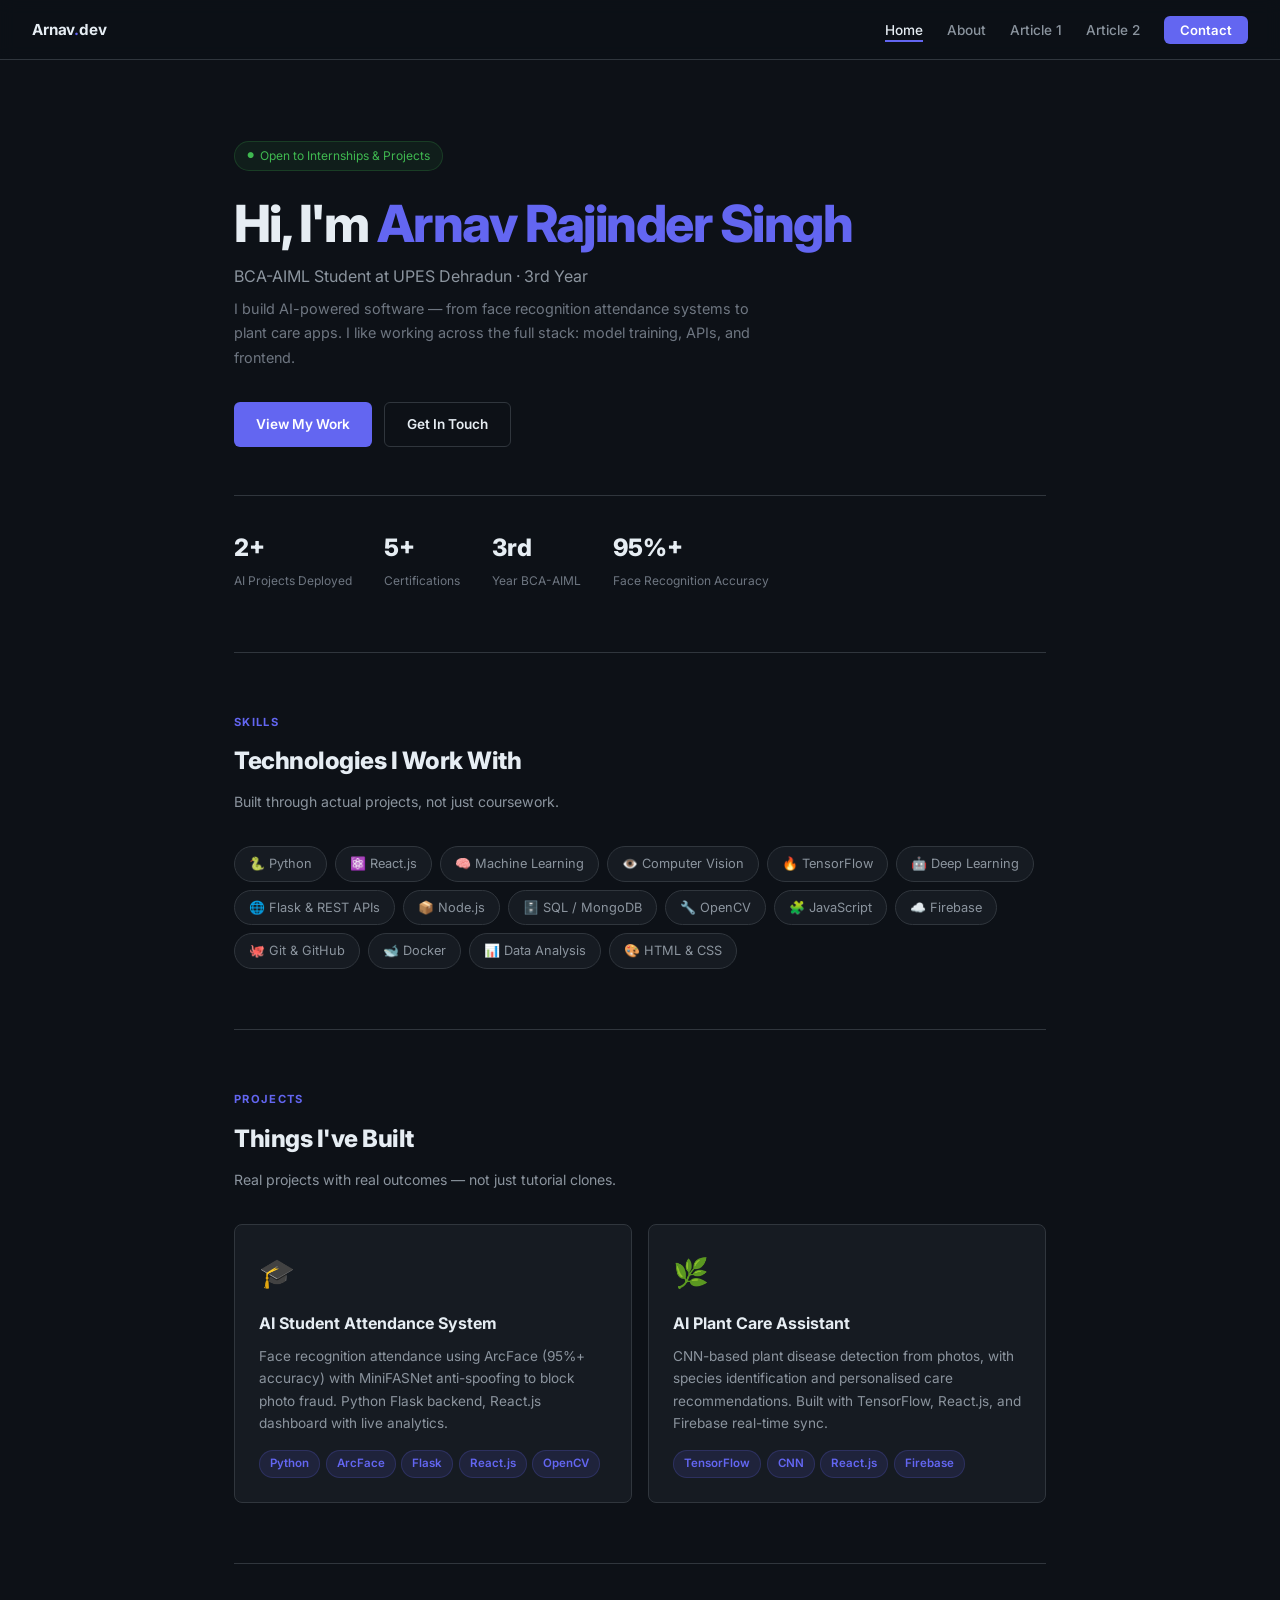
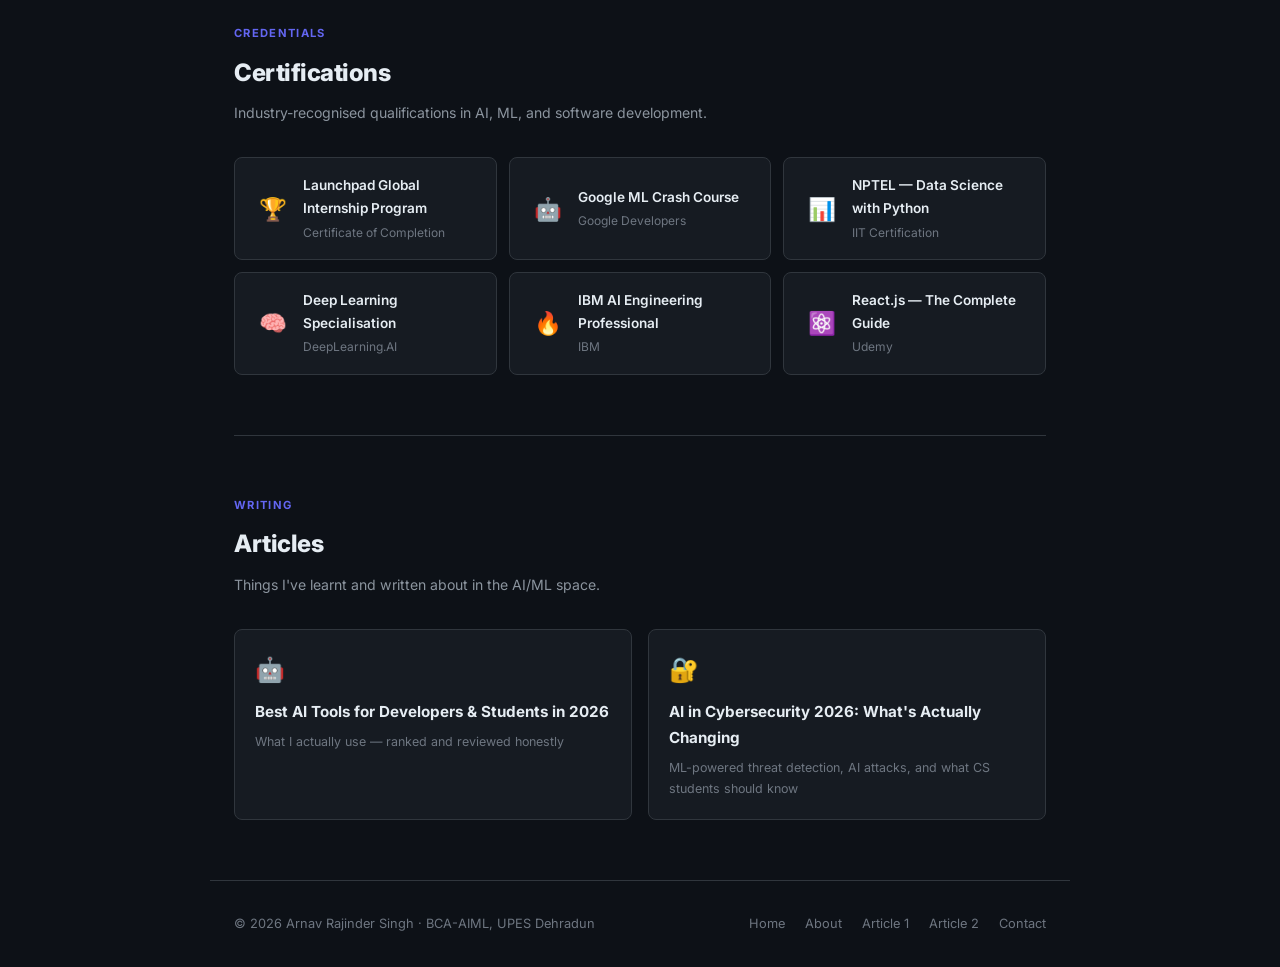
==== index.html @ 1b0526b2 "Add files via upload" ====
<!DOCTYPE html>
<html lang="en">
<head>
<meta charset="UTF-8"/>
<meta name="viewport" content="width=device-width,initial-scale=1.0"/>
<title>Arnav Rajinder Singh | AI/ML Developer & BCA Student at UPES</title>
<meta name="description" content="Arnav Rajinder Singh — BCA-AIML student at UPES Dehradun. I build AI-powered software: face recognition systems, plant care apps, and more. Open to internships."/>
<meta name="keywords" content="Arnav Rajinder Singh, AI ML developer, BCA UPES Dehradun, face recognition, computer vision, machine learning portfolio"/>
<meta property="og:title" content="Arnav Rajinder Singh | AI/ML Developer"/>
<meta property="og:description" content="BCA-AIML student at UPES Dehradun building real-world AI solutions."/>
<meta property="og:type" content="website"/>
<link rel="canonical" href="index.html"/>
<link rel="preconnect" href="https://fonts.googleapis.com"/>
<link rel="preconnect" href="https://fonts.gstatic.com" crossorigin/>
<link href="https://fonts.googleapis.com/css2?family=Inter:wght@400;500;600;700;800&display=swap" rel="stylesheet"/>
<link rel="stylesheet" href="styles.css"/>
<script type="application/ld+json">
{"@context":"https://schema.org","@type":"Person","name":"Arnav Rajinder Singh",
"email":"arnavrajindersingh@gmail.com","telephone":"+918218122176",
"jobTitle":"AI/ML Developer","alumniOf":{"@type":"CollegeOrUniversity","name":"UPES Dehradun"},
"url":"index.html","knowsAbout":["Machine Learning","Computer Vision","Python","React.js","Deep Learning"]}
</script>
</head>
<body>

<nav>
  <a href="index.html" class="nav-logo">Arnav<span>.</span>dev</a>
  <ul class="nav-links">
    <li><a href="index.html" class="active">Home</a></li>
    <li><a href="about.html">About</a></li>
    <li><a href="article-1.html">Article 1</a></li>
    <li><a href="article-2.html">Article 2</a></li>
    <li><a href="contact.html" class="nav-btn">Contact</a></li>
  </ul>
  <button class="hamburger" aria-label="Toggle menu"><span></span><span></span><span></span></button>
</nav>

<main>
  <!-- HERO -->
  <section class="hero">
    <div class="hero-tag">Open to Internships & Projects</div>
    <h1>Hi, I'm <span class="accent">Arnav Rajinder Singh</span></h1>
    <p class="hero-sub">BCA-AIML Student at UPES Dehradun · 3rd Year</p>
    <p class="hero-desc">I build AI-powered software — from face recognition attendance systems to plant care apps. I like working across the full stack: model training, APIs, and frontend.</p>
    <div class="btn-row">
      <a href="about.html" class="btn btn-fill">View My Work</a>
      <a href="contact.html" class="btn btn-outline">Get In Touch</a>
    </div>
    <div class="hero-stats">
      <div><div class="stat-num">2+</div><div class="stat-lbl">AI Projects Deployed</div></div>
      <div><div class="stat-num">5+</div><div class="stat-lbl">Certifications</div></div>
      <div><div class="stat-num">3rd</div><div class="stat-lbl">Year BCA-AIML</div></div>
      <div><div class="stat-num">95%+</div><div class="stat-lbl">Face Recognition Accuracy</div></div>
    </div>
  </section>

  <!-- SKILLS -->
  <section class="section">
    <p class="section-tag">Skills</p>
    <h2 class="section-title">Technologies I Work With</h2>
    <p class="section-sub">Built through actual projects, not just coursework.</p>
    <div class="skills-grid">
      <span class="skill">🐍 Python</span>
      <span class="skill">⚛️ React.js</span>
      <span class="skill">🧠 Machine Learning</span>
      <span class="skill">👁️ Computer Vision</span>
      <span class="skill">🔥 TensorFlow</span>
      <span class="skill">🤖 Deep Learning</span>
      <span class="skill">🌐 Flask & REST APIs</span>
      <span class="skill">📦 Node.js</span>
      <span class="skill">🗄️ SQL / MongoDB</span>
      <span class="skill">🔧 OpenCV</span>
      <span class="skill">🧩 JavaScript</span>
      <span class="skill">☁️ Firebase</span>
      <span class="skill">🐙 Git & GitHub</span>
      <span class="skill">🐋 Docker</span>
      <span class="skill">📊 Data Analysis</span>
      <span class="skill">🎨 HTML & CSS</span>
    </div>
  </section>

  <!-- PROJECTS -->
  <section class="section">
    <p class="section-tag">Projects</p>
    <h2 class="section-title">Things I've Built</h2>
    <p class="section-sub">Real projects with real outcomes — not just tutorial clones.</p>
    <div class="projects">
      <div class="project-card">
        <div class="proj-icon">🎓</div>
        <h3>AI Student Attendance System</h3>
        <p>Face recognition attendance using ArcFace (95%+ accuracy) with MiniFASNet anti-spoofing to block photo fraud. Python Flask backend, React.js dashboard with live analytics.</p>
        <div class="tags">
          <span class="tag">Python</span><span class="tag">ArcFace</span>
          <span class="tag">Flask</span><span class="tag">React.js</span><span class="tag">OpenCV</span>
        </div>
      </div>
      <div class="project-card">
        <div class="proj-icon">🌿</div>
        <h3>AI Plant Care Assistant</h3>
        <p>CNN-based plant disease detection from photos, with species identification and personalised care recommendations. Built with TensorFlow, React.js, and Firebase real-time sync.</p>
        <div class="tags">
          <span class="tag">TensorFlow</span><span class="tag">CNN</span>
          <span class="tag">React.js</span><span class="tag">Firebase</span>
        </div>
      </div>
    </div>
  </section>

  <!-- CERTIFICATIONS -->
  <section class="section">
    <p class="section-tag">Credentials</p>
    <h2 class="section-title">Certifications</h2>
    <p class="section-sub">Industry-recognised qualifications in AI, ML, and software development.</p>
    <div class="certs">
      <div class="cert"><div class="cert-ico">🏆</div><div><h4>Launchpad Global Internship Program</h4><p>Certificate of Completion</p></div></div>
      <div class="cert"><div class="cert-ico">🤖</div><div><h4>Google ML Crash Course</h4><p>Google Developers</p></div></div>
      <div class="cert"><div class="cert-ico">📊</div><div><h4>NPTEL — Data Science with Python</h4><p>IIT Certification</p></div></div>
      <div class="cert"><div class="cert-ico">🧠</div><div><h4>Deep Learning Specialisation</h4><p>DeepLearning.AI</p></div></div>
      <div class="cert"><div class="cert-ico">🔥</div><div><h4>IBM AI Engineering Professional</h4><p>IBM</p></div></div>
      <div class="cert"><div class="cert-ico">⚛️</div><div><h4>React.js — The Complete Guide</h4><p>Udemy</p></div></div>
    </div>
  </section>

  <!-- ARTICLES -->
  <section class="section">
    <p class="section-tag">Writing</p>
    <h2 class="section-title">Articles</h2>
    <p class="section-sub">Things I've learnt and written about in the AI/ML space.</p>
    <div class="articles-grid">
      <a href="article-1.html" class="article-cta">
        <div style="font-size:1.5rem;margin-bottom:.5rem">🤖</div>
        <h3>Best AI Tools for Developers & Students in 2026</h3>
        <p>What I actually use — ranked and reviewed honestly</p>
      </a>
      <a href="article-2.html" class="article-cta">
        <div style="font-size:1.5rem;margin-bottom:.5rem">🔐</div>
        <h3>AI in Cybersecurity 2026: What's Actually Changing</h3>
        <p>ML-powered threat detection, AI attacks, and what CS students should know</p>
      </a>
    </div>
  </section>
</main>

<footer>
  <p>© 2026 Arnav Rajinder Singh · BCA-AIML, UPES Dehradun</p>
  <div class="footer-links">
    <a href="index.html">Home</a><a href="about.html">About</a>
    <a href="article-1.html">Article 1</a><a href="article-2.html">Article 2</a>
    <a href="contact.html">Contact</a>
  </div>
</footer>

<script src="main.js"></script>
</body>
</html>
---- styles.css ----
/* Reset */
*{margin:0;padding:0;box-sizing:border-box}
:root{
  --bg:#0d1117;--surface:#161b22;--s2:#21262d;
  --border:#30363d;--accent:#6366f1;--accent-d:#4f46e5;
  --al:rgba(99,102,241,0.12);--text:#e6edf3;--t2:#8b949e;--t3:#6e7681;
  --green:#3fb950;--font:'Inter',-apple-system,sans-serif;--r:8px;--max:860px;
}
html{scroll-behavior:smooth}
body{font-family:var(--font);background:var(--bg);color:var(--text);line-height:1.7;overflow-x:hidden;font-size:15px}

/* NAV */
nav{
  position:sticky;top:0;z-index:100;height:60px;
  display:flex;align-items:center;justify-content:space-between;
  padding:0 2rem;background:rgba(13,17,23,0.92);
  backdrop-filter:blur(8px);border-bottom:1px solid var(--border);
}
.nav-logo{font-weight:700;font-size:.95rem;color:var(--text);text-decoration:none;letter-spacing:-.01em}
.nav-logo span{color:var(--accent)}
.nav-links{display:flex;gap:1.5rem;list-style:none}
.nav-links a{color:var(--t2);text-decoration:none;font-size:.85rem;font-weight:500;transition:color .2s}
.nav-links a:hover,.nav-links a.active{color:var(--text)}
.nav-links a.active{border-bottom:2px solid var(--accent);padding-bottom:2px}
.nav-btn{
  padding:6px 16px;background:var(--accent);color:#fff!important;
  border-radius:6px;font-size:.82rem!important;font-weight:600!important;
  transition:background .2s!important;border-bottom:none!important;
}
.nav-btn:hover{background:var(--accent-d)!important}
.hamburger{display:none;flex-direction:column;gap:5px;cursor:pointer;background:none;border:none;padding:4px}
.hamburger span{display:block;width:20px;height:2px;background:var(--t2);border-radius:2px;transition:.3s}
main{max-width:var(--max);margin:0 auto;padding:0 1.5rem}

/* HERO */
.hero{padding:80px 0 60px}
.hero-tag{
  display:inline-flex;align-items:center;gap:6px;
  font-size:.75rem;color:var(--green);margin-bottom:1.5rem;
  background:rgba(63,185,80,.08);border:1px solid rgba(63,185,80,.2);
  padding:4px 12px;border-radius:50px;
}
.hero-tag::before{content:'●';font-size:.5rem}
.hero h1{font-size:clamp(2rem,5vw,3.2rem);font-weight:800;letter-spacing:-.03em;line-height:1.1;margin-bottom:.75rem}
.accent{color:var(--accent)}
.hero-sub{font-size:1rem;color:var(--t2);margin-bottom:.4rem}
.hero-desc{font-size:.9rem;color:var(--t3);max-width:520px;margin-bottom:2rem}
.btn-row{display:flex;gap:.75rem;flex-wrap:wrap}
.btn{
  display:inline-flex;align-items:center;gap:6px;padding:10px 22px;
  border-radius:6px;font-size:.85rem;font-weight:600;text-decoration:none;
  transition:all .2s;cursor:pointer;border:none;
}
.btn-fill{background:var(--accent);color:#fff}
.btn-fill:hover{background:var(--accent-d)}
.btn-outline{background:transparent;color:var(--text);border:1px solid var(--border)}
.btn-outline:hover{border-color:var(--t2);background:var(--surface)}
.hero-stats{
  display:flex;gap:2rem;flex-wrap:wrap;
  margin-top:3rem;padding-top:2rem;border-top:1px solid var(--border);
}
.stat-num{font-size:1.5rem;font-weight:800;color:var(--text)}
.stat-lbl{font-size:.75rem;color:var(--t3);margin-top:2px}

/* SECTIONS */
.section{padding:60px 0;border-top:1px solid var(--border)}
.section-tag{font-size:.7rem;font-weight:700;letter-spacing:.12em;text-transform:uppercase;color:var(--accent);margin-bottom:.6rem}
.section-title{font-size:1.5rem;font-weight:800;letter-spacing:-.02em;margin-bottom:.5rem}
.section-sub{font-size:.88rem;color:var(--t2);margin-bottom:2rem}

/* SKILLS */
.skills-grid{display:flex;flex-wrap:wrap;gap:.5rem}
.skill{
  display:flex;align-items:center;gap:6px;
  padding:6px 14px;background:var(--surface);border:1px solid var(--border);
  border-radius:50px;font-size:.8rem;color:var(--t2);
  transition:all .2s;cursor:default;
}
.skill:hover{color:var(--text);border-color:var(--accent);background:var(--al)}

/* PROJECTS */
.projects{display:grid;grid-template-columns:repeat(auto-fit,minmax(300px,1fr));gap:1rem}
.project-card{
  background:var(--surface);border:1px solid var(--border);
  border-radius:var(--r);padding:1.5rem;transition:border-color .2s;
}
.project-card:hover{border-color:var(--accent)}
.proj-icon{font-size:1.8rem;margin-bottom:.75rem}
.project-card h3{font-size:1rem;font-weight:700;margin-bottom:.5rem}
.project-card p{font-size:.85rem;color:var(--t2);line-height:1.65;margin-bottom:1rem}
.tags{display:flex;flex-wrap:wrap;gap:.35rem}
.tag{
  padding:3px 10px;border-radius:50px;font-size:.72rem;font-weight:600;
  background:var(--al);border:1px solid rgba(99,102,241,.2);color:var(--accent);
}

/* CERTS */
.certs{display:grid;grid-template-columns:repeat(auto-fit,minmax(240px,1fr));gap:.75rem}
.cert{
  display:flex;align-items:center;gap:.75rem;
  background:var(--surface);border:1px solid var(--border);
  border-radius:var(--r);padding:1rem 1.25rem;transition:border-color .2s;
}
.cert:hover{border-color:var(--t3)}
.cert-ico{font-size:1.4rem;width:36px;flex-shrink:0;text-align:center}
.cert h4{font-size:.85rem;font-weight:600;margin-bottom:2px}
.cert p{font-size:.75rem;color:var(--t3)}

/* ARTICLES CTA */
.articles-grid{display:grid;grid-template-columns:repeat(auto-fit,minmax(260px,1fr));gap:1rem}
.article-cta{
  background:var(--surface);border:1px solid var(--border);
  border-radius:var(--r);padding:1.25rem;text-decoration:none;
  display:block;transition:border-color .2s;
}
.article-cta:hover{border-color:var(--accent)}
.article-cta h3{font-size:.95rem;font-weight:700;color:var(--text);margin-bottom:.4rem}
.article-cta p{font-size:.78rem;color:var(--t3)}

/* FOOTER */
footer{
  border-top:1px solid var(--border);padding:2rem 1.5rem;
  max-width:var(--max);margin:0 auto;
  display:flex;justify-content:space-between;align-items:center;flex-wrap:wrap;gap:1rem;
}
footer p{font-size:.8rem;color:var(--t3)}
.footer-links{display:flex;gap:1.25rem}
.footer-links a{color:var(--t3);text-decoration:none;font-size:.8rem;transition:color .2s}
.footer-links a:hover{color:var(--text)}

/* ABOUT PAGE */
.page-hero{padding:70px 0 40px;border-bottom:1px solid var(--border);margin-bottom:0}
.page-hero h1{font-size:clamp(1.6rem,4vw,2.4rem);font-weight:800;letter-spacing:-.03em;margin-bottom:.5rem}
.page-hero p{font-size:.95rem;color:var(--t2);max-width:580px}
.two-col{display:grid;grid-template-columns:1fr 1fr;gap:2rem;align-items:start}
.bio-block p{font-size:.9rem;color:var(--t2);line-height:1.8;margin-bottom:1rem}
.bio-block strong{color:var(--text);font-weight:600}
.timeline{padding-left:1.25rem;border-left:2px solid var(--border);margin-top:1rem}
.tl-item{position:relative;padding-bottom:1.5rem;padding-left:1rem}
.tl-item::before{
  content:'';position:absolute;left:-1.44rem;top:.4rem;
  width:10px;height:10px;border-radius:50%;background:var(--accent);
  border:2px solid var(--bg);
}
.tl-year{font-size:.72rem;font-weight:700;color:var(--accent);text-transform:uppercase;letter-spacing:.08em;margin-bottom:.2rem}
.tl-item h3{font-size:.92rem;font-weight:700;margin-bottom:.2rem}
.tl-item p{font-size:.82rem;color:var(--t2);line-height:1.6}
.info-cards{display:grid;grid-template-columns:1fr;gap:.75rem}
.info-card{background:var(--surface);border:1px solid var(--border);border-radius:var(--r);padding:1rem 1.25rem}
.info-card h4{font-size:.82rem;font-weight:700;margin-bottom:.3rem}
.info-card p{font-size:.8rem;color:var(--t2);line-height:1.6}

/* ARTICLE PAGE */
.article-wrap{display:grid;grid-template-columns:1fr 230px;gap:3rem;align-items:start;padding:50px 0}
.art-meta{display:flex;flex-wrap:wrap;gap:.5rem;align-items:center;margin-bottom:1.25rem}
.art-chip{padding:4px 12px;background:var(--al);border:1px solid rgba(99,102,241,.2);color:var(--accent);border-radius:50px;font-size:.72rem;font-weight:600}
.art-info{font-size:.78rem;color:var(--t3)}
.art-title{font-size:clamp(1.5rem,3.5vw,2.2rem);font-weight:800;letter-spacing:-.03em;line-height:1.2;margin-bottom:.75rem}
.art-lead{font-size:1rem;color:var(--t2);line-height:1.75;margin-bottom:2rem;padding-bottom:2rem;border-bottom:1px solid var(--border)}
.art-body h2{font-size:1.2rem;font-weight:800;margin:2.5rem 0 .75rem;letter-spacing:-.02em}
.art-body h3{font-size:1rem;font-weight:700;color:var(--t2);margin:1.75rem 0 .5rem}
.art-body p{font-size:.9rem;color:var(--t2);line-height:1.8;margin-bottom:1rem}
.art-body ul,.art-body ol{font-size:.9rem;color:var(--t2);padding-left:1.4rem;margin-bottom:1rem}
.art-body li{margin-bottom:.4rem;line-height:1.7}
.art-body strong{color:var(--text);font-weight:600}
.art-body a{color:var(--accent);text-decoration:none;border-bottom:1px solid rgba(99,102,241,.3)}
.art-body a:hover{border-color:var(--accent)}
.art-body table{width:100%;border-collapse:collapse;margin:1.25rem 0;font-size:.83rem}
.art-body th{background:var(--s2);color:var(--text);padding:8px 12px;text-align:left;font-weight:600;border-bottom:2px solid var(--border)}
.art-body td{padding:8px 12px;color:var(--t2);border-bottom:1px solid var(--border)}
.art-body tr:hover td{background:var(--surface)}
.callout{background:var(--surface);border-left:3px solid var(--accent);border-radius:0 var(--r) var(--r) 0;padding:1rem 1.25rem;margin:1.5rem 0}
.callout p{margin:0;font-size:.87rem;color:var(--t2)}
.faq-section{margin-top:2.5rem;padding-top:2rem;border-top:1px solid var(--border)}
.faq-item{padding:1rem 0;border-bottom:1px solid var(--border)}
.faq-q{font-weight:700;font-size:.9rem;margin-bottom:.4rem}
.faq-a{font-size:.85rem;color:var(--t2);line-height:1.7}
.sidebar{position:sticky;top:80px}
.toc-label{font-size:.7rem;font-weight:700;letter-spacing:.1em;text-transform:uppercase;color:var(--t3);margin-bottom:.75rem}
.toc{list-style:none}
.toc li{margin-bottom:.4rem}
.toc a{font-size:.82rem;color:var(--t3);text-decoration:none;display:block;padding:2px 0;transition:color .2s}
.toc a:hover{color:var(--text)}
.sidebar-sep{border:none;border-top:1px solid var(--border);margin:1.25rem 0}
.related-link{
  display:block;text-decoration:none;background:var(--surface);
  border:1px solid var(--border);border-radius:var(--r);padding:1rem;
  margin-bottom:.75rem;transition:border-color .2s;
}
.related-link:hover{border-color:var(--accent)}
.related-link h4{font-size:.85rem;font-weight:700;color:var(--text);margin-bottom:.25rem}
.related-link p{font-size:.75rem;color:var(--t3)}

/* CONTACT PAGE */
.contact-grid{display:grid;grid-template-columns:1fr 1fr;gap:3rem;align-items:start}
.form-group{margin-bottom:1rem}
.form-group label{display:block;font-size:.8rem;font-weight:600;color:var(--t2);margin-bottom:.4rem}
.form-group input,.form-group textarea{
  width:100%;background:var(--surface);border:1px solid var(--border);
  border-radius:6px;padding:10px 14px;color:var(--text);
  font-family:var(--font);font-size:.88rem;outline:none;
  transition:border-color .2s;resize:vertical;
}
.form-group input:focus,.form-group textarea:focus{border-color:var(--accent)}
.form-group textarea{min-height:120px}
.contact-item{
  display:flex;align-items:center;gap:.75rem;
  background:var(--surface);border:1px solid var(--border);
  border-radius:var(--r);padding:1rem 1.25rem;margin-bottom:.75rem;transition:border-color .2s;
}
.contact-item:hover{border-color:var(--t3)}
.c-icon{font-size:1.1rem;width:32px;text-align:center;flex-shrink:0}
.contact-item h4{font-size:.82rem;font-weight:600;margin-bottom:1px}
.contact-item a,.contact-item p{font-size:.8rem;color:var(--t3);text-decoration:none}
.contact-item a:hover{color:var(--accent)}
.open-to{background:var(--surface);border:1px solid var(--border);border-radius:var(--r);padding:1.25rem;margin-top:1rem}
.open-to h3{font-size:.85rem;font-weight:700;margin-bottom:.75rem}
.open-item{font-size:.82rem;color:var(--t2);padding:.3rem 0;display:flex;gap:.5rem;align-items:center}
.toast{display:none;background:rgba(63,185,80,.1);border:1px solid rgba(63,185,80,.3);color:var(--green);border-radius:6px;padding:10px 14px;font-size:.82rem;margin-top:.75rem}

/* RESPONSIVE */
@media(max-width:720px){
  nav{padding:0 1rem}
  .nav-links{display:none;flex-direction:column;position:fixed;top:60px;left:0;right:0;background:var(--bg);border-bottom:1px solid var(--border);padding:1rem}
  .nav-links.open{display:flex}
  .hamburger{display:flex}
  main{padding:0 1rem}
  .two-col,.contact-grid{grid-template-columns:1fr}
  .article-wrap{grid-template-columns:1fr}
  .sidebar{display:none}
  .hero{padding:50px 0 40px}
  .hero-stats{gap:1.25rem}
  .projects{grid-template-columns:1fr}
}
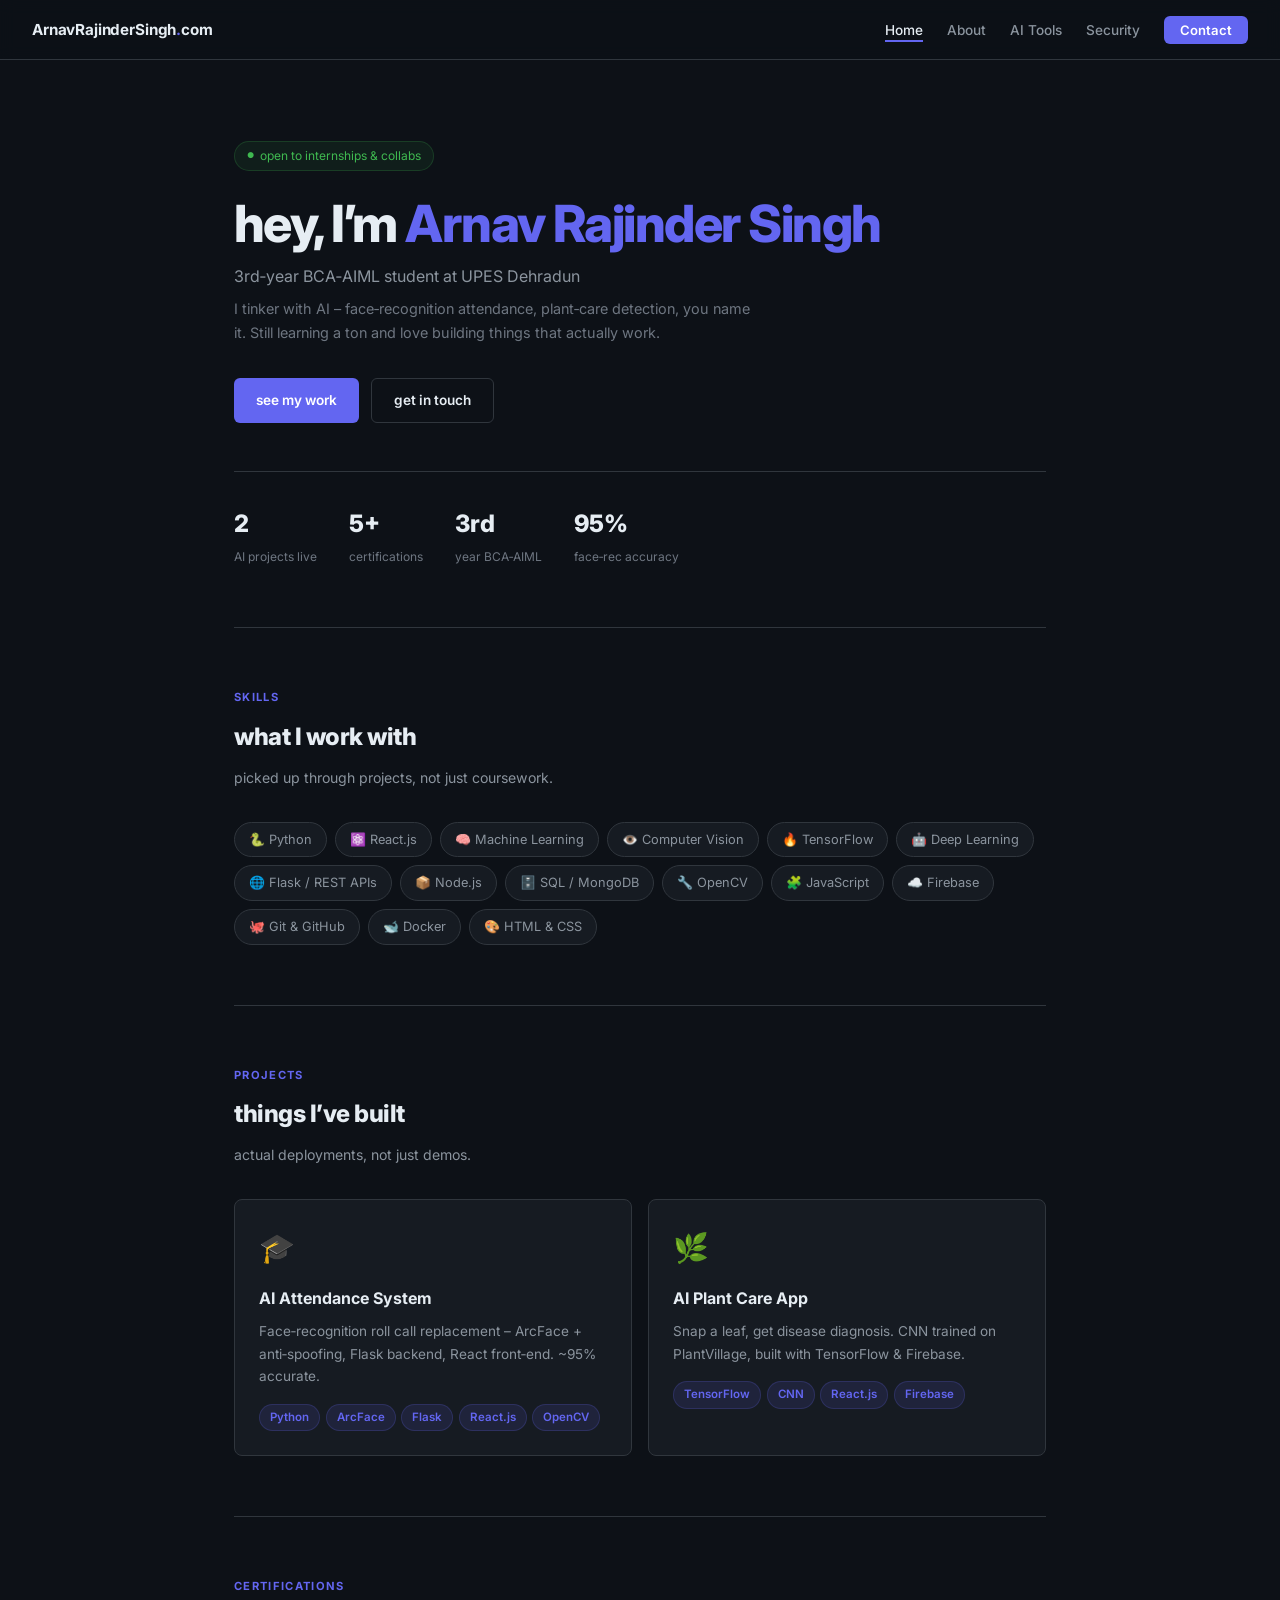
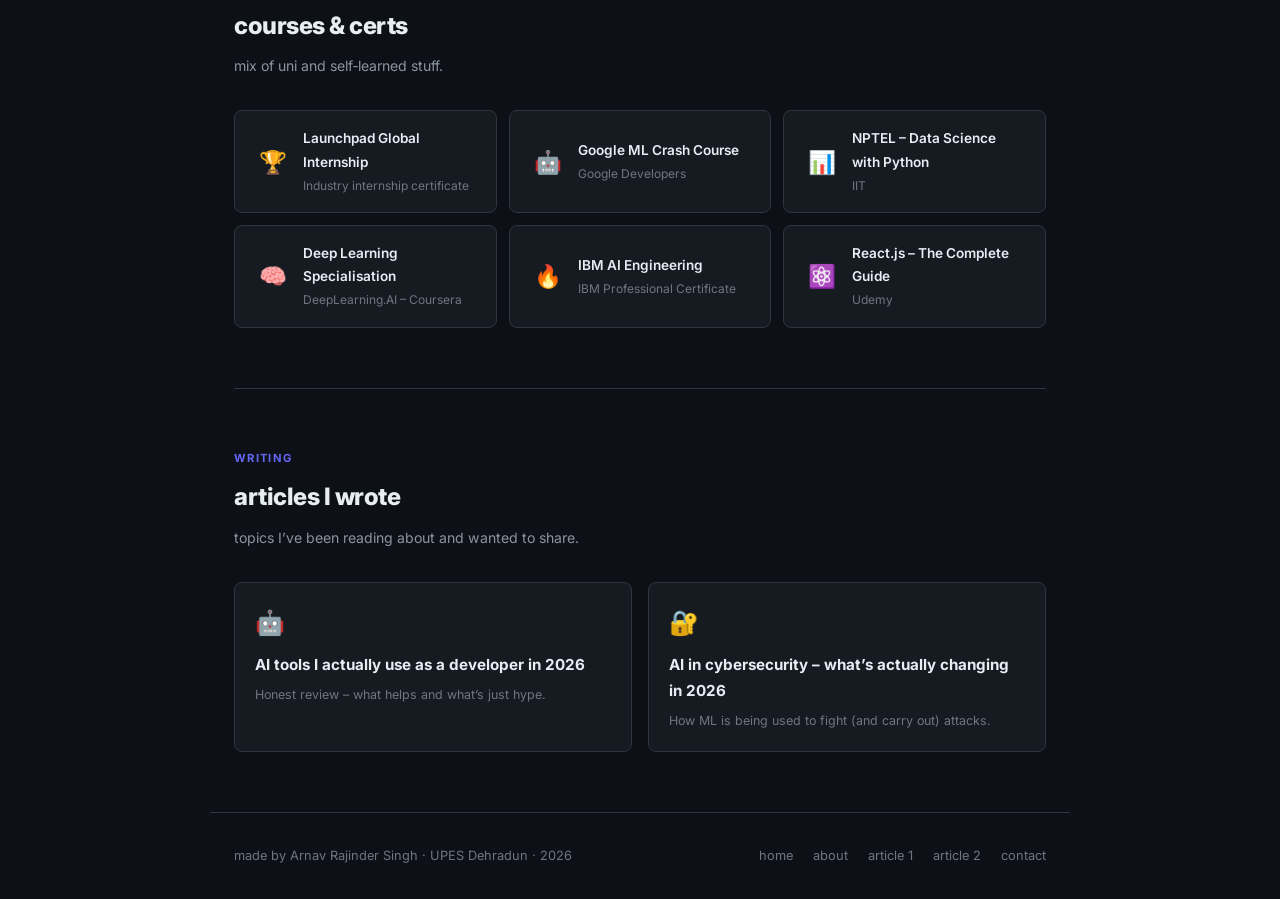
==== commit ef3f0e00: "Add files via upload" ====
--- a/index.html
+++ b/index.html
@@ -3,62 +3,45 @@
 <head>
 <meta charset="UTF-8"/>
 <meta name="viewport" content="width=device-width,initial-scale=1.0"/>
-<title>Arnav Rajinder Singh | AI/ML Developer & BCA Student at UPES</title>
-<meta name="description" content="Arnav Rajinder Singh — BCA-AIML student at UPES Dehradun. I build AI-powered software: face recognition systems, plant care apps, and more. Open to internships."/>
-<meta name="keywords" content="Arnav Rajinder Singh, AI ML developer, BCA UPES Dehradun, face recognition, computer vision, machine learning portfolio"/>
-<meta property="og:title" content="Arnav Rajinder Singh | AI/ML Developer"/>
-<meta property="og:description" content="BCA-AIML student at UPES Dehradun building real-world AI solutions."/>
-<meta property="og:type" content="website"/>
-<link rel="canonical" href="index.html"/>
+<title>Arnav Rajinder Singh | Student Portfolio</title>
+<meta name="description" content="Hey! I’m Arnav, a 3rd‑year BCA‑AIML student at UPES Dehradun. I build AI stuff like face‑recognition attendance and a plant‑care app. Open to internships and collaborations."/>
 <link rel="preconnect" href="https://fonts.googleapis.com"/>
-<link rel="preconnect" href="https://fonts.gstatic.com" crossorigin/>
 <link href="https://fonts.googleapis.com/css2?family=Inter:wght@400;500;600;700;800&display=swap" rel="stylesheet"/>
 <link rel="stylesheet" href="styles.css"/>
-<script type="application/ld+json">
-{"@context":"https://schema.org","@type":"Person","name":"Arnav Rajinder Singh",
-"email":"arnavrajindersingh@gmail.com","telephone":"+918218122176",
-"jobTitle":"AI/ML Developer","alumniOf":{"@type":"CollegeOrUniversity","name":"UPES Dehradun"},
-"url":"index.html","knowsAbout":["Machine Learning","Computer Vision","Python","React.js","Deep Learning"]}
-</script>
 </head>
 <body>
-
 <nav>
-  <a href="index.html" class="nav-logo">Arnav<span>.</span>dev</a>
+  <a href="index.html" class="nav-logo">ArnavRajinderSingh<span>.</span>com</a>
   <ul class="nav-links">
     <li><a href="index.html" class="active">Home</a></li>
     <li><a href="about.html">About</a></li>
-    <li><a href="article-1.html">Article 1</a></li>
-    <li><a href="article-2.html">Article 2</a></li>
+    <li><a href="article-1.html">AI Tools</a></li>
+    <li><a href="article-2.html">Security</a></li>
     <li><a href="contact.html" class="nav-btn">Contact</a></li>
   </ul>
   <button class="hamburger" aria-label="Toggle menu"><span></span><span></span><span></span></button>
 </nav>
-
 <main>
-  <!-- HERO -->
   <section class="hero">
-    <div class="hero-tag">Open to Internships & Projects</div>
-    <h1>Hi, I'm <span class="accent">Arnav Rajinder Singh</span></h1>
-    <p class="hero-sub">BCA-AIML Student at UPES Dehradun · 3rd Year</p>
-    <p class="hero-desc">I build AI-powered software — from face recognition attendance systems to plant care apps. I like working across the full stack: model training, APIs, and frontend.</p>
+    <div class="hero-tag">open to internships &amp; collabs</div>
+    <h1>hey, I’m <span class="accent">Arnav Rajinder Singh</span></h1>
+    <p class="hero-sub">3rd‑year BCA‑AIML student at UPES Dehradun</p>
+    <p class="hero-desc">I tinker with AI – face‑recognition attendance, plant‑care detection, you name it. Still learning a ton and love building things that actually work.</p>
     <div class="btn-row">
-      <a href="about.html" class="btn btn-fill">View My Work</a>
-      <a href="contact.html" class="btn btn-outline">Get In Touch</a>
+      <a href="about.html" class="btn btn-fill">see my work</a>
+      <a href="contact.html" class="btn btn-outline">get in touch</a>
     </div>
     <div class="hero-stats">
-      <div><div class="stat-num">2+</div><div class="stat-lbl">AI Projects Deployed</div></div>
-      <div><div class="stat-num">5+</div><div class="stat-lbl">Certifications</div></div>
-      <div><div class="stat-num">3rd</div><div class="stat-lbl">Year BCA-AIML</div></div>
-      <div><div class="stat-num">95%+</div><div class="stat-lbl">Face Recognition Accuracy</div></div>
+      <div><div class="stat-num">2</div><div class="stat-lbl">AI projects live</div></div>
+      <div><div class="stat-num">5+</div><div class="stat-lbl">certifications</div></div>
+      <div><div class="stat-num">3rd</div><div class="stat-lbl">year BCA‑AIML</div></div>
+      <div><div class="stat-num">95%</div><div class="stat-lbl">face‑rec accuracy</div></div>
     </div>
   </section>
-
-  <!-- SKILLS -->
   <section class="section">
-    <p class="section-tag">Skills</p>
-    <h2 class="section-title">Technologies I Work With</h2>
-    <p class="section-sub">Built through actual projects, not just coursework.</p>
+    <p class="section-tag">skills</p>
+    <h2 class="section-title">what I work with</h2>
+    <p class="section-sub">picked up through projects, not just coursework.</p>
     <div class="skills-grid">
       <span class="skill">🐍 Python</span>
       <span class="skill">⚛️ React.js</span>
@@ -66,7 +49,7 @@
       <span class="skill">👁️ Computer Vision</span>
       <span class="skill">🔥 TensorFlow</span>
       <span class="skill">🤖 Deep Learning</span>
-      <span class="skill">🌐 Flask & REST APIs</span>
+      <span class="skill">🌐 Flask / REST APIs</span>
       <span class="skill">📦 Node.js</span>
       <span class="skill">🗄️ SQL / MongoDB</span>
       <span class="skill">🔧 OpenCV</span>
@@ -74,82 +57,65 @@
       <span class="skill">☁️ Firebase</span>
       <span class="skill">🐙 Git & GitHub</span>
       <span class="skill">🐋 Docker</span>
-      <span class="skill">📊 Data Analysis</span>
       <span class="skill">🎨 HTML & CSS</span>
     </div>
   </section>
-
-  <!-- PROJECTS -->
   <section class="section">
-    <p class="section-tag">Projects</p>
-    <h2 class="section-title">Things I've Built</h2>
-    <p class="section-sub">Real projects with real outcomes — not just tutorial clones.</p>
+    <p class="section-tag">projects</p>
+    <h2 class="section-title">things I’ve built</h2>
+    <p class="section-sub">actual deployments, not just demos.</p>
     <div class="projects">
       <div class="project-card">
         <div class="proj-icon">🎓</div>
-        <h3>AI Student Attendance System</h3>
-        <p>Face recognition attendance using ArcFace (95%+ accuracy) with MiniFASNet anti-spoofing to block photo fraud. Python Flask backend, React.js dashboard with live analytics.</p>
-        <div class="tags">
-          <span class="tag">Python</span><span class="tag">ArcFace</span>
-          <span class="tag">Flask</span><span class="tag">React.js</span><span class="tag">OpenCV</span>
-        </div>
+        <h3>AI Attendance System</h3>
+        <p>Face‑recognition roll call replacement – ArcFace + anti‑spoofing, Flask backend, React front‑end. ~95% accurate.</p>
+        <div class="tags"><span class="tag">Python</span><span class="tag">ArcFace</span><span class="tag">Flask</span><span class="tag">React.js</span><span class="tag">OpenCV</span></div>
       </div>
       <div class="project-card">
         <div class="proj-icon">🌿</div>
-        <h3>AI Plant Care Assistant</h3>
-        <p>CNN-based plant disease detection from photos, with species identification and personalised care recommendations. Built with TensorFlow, React.js, and Firebase real-time sync.</p>
-        <div class="tags">
-          <span class="tag">TensorFlow</span><span class="tag">CNN</span>
-          <span class="tag">React.js</span><span class="tag">Firebase</span>
-        </div>
+        <h3>AI Plant Care App</h3>
+        <p>Snap a leaf, get disease diagnosis. CNN trained on PlantVillage, built with TensorFlow & Firebase.</p>
+        <div class="tags"><span class="tag">TensorFlow</span><span class="tag">CNN</span><span class="tag">React.js</span><span class="tag">Firebase</span></div>
       </div>
     </div>
   </section>
-
-  <!-- CERTIFICATIONS -->
   <section class="section">
-    <p class="section-tag">Credentials</p>
-    <h2 class="section-title">Certifications</h2>
-    <p class="section-sub">Industry-recognised qualifications in AI, ML, and software development.</p>
+    <p class="section-tag">certifications</p>
+    <h2 class="section-title">courses & certs</h2>
+    <p class="section-sub">mix of uni and self‑learned stuff.</p>
     <div class="certs">
-      <div class="cert"><div class="cert-ico">🏆</div><div><h4>Launchpad Global Internship Program</h4><p>Certificate of Completion</p></div></div>
+      <div class="cert"><div class="cert-ico">🏆</div><div><h4>Launchpad Global Internship</h4><p>Industry internship certificate</p></div></div>
       <div class="cert"><div class="cert-ico">🤖</div><div><h4>Google ML Crash Course</h4><p>Google Developers</p></div></div>
-      <div class="cert"><div class="cert-ico">📊</div><div><h4>NPTEL — Data Science with Python</h4><p>IIT Certification</p></div></div>
-      <div class="cert"><div class="cert-ico">🧠</div><div><h4>Deep Learning Specialisation</h4><p>DeepLearning.AI</p></div></div>
-      <div class="cert"><div class="cert-ico">🔥</div><div><h4>IBM AI Engineering Professional</h4><p>IBM</p></div></div>
-      <div class="cert"><div class="cert-ico">⚛️</div><div><h4>React.js — The Complete Guide</h4><p>Udemy</p></div></div>
+      <div class="cert"><div class="cert-ico">📊</div><div><h4>NPTEL – Data Science with Python</h4><p>IIT</p></div></div>
+      <div class="cert"><div class="cert-ico">🧠</div><div><h4>Deep Learning Specialisation</h4><p>DeepLearning.AI – Coursera</p></div></div>
+      <div class="cert"><div class="cert-ico">🔥</div><div><h4>IBM AI Engineering</h4><p>IBM Professional Certificate</p></div></div>
+      <div class="cert"><div class="cert-ico">⚛️</div><div><h4>React.js – The Complete Guide</h4><p>Udemy</p></div></div>
     </div>
   </section>
-
-  <!-- ARTICLES -->
   <section class="section">
-    <p class="section-tag">Writing</p>
-    <h2 class="section-title">Articles</h2>
-    <p class="section-sub">Things I've learnt and written about in the AI/ML space.</p>
+    <p class="section-tag">writing</p>
+    <h2 class="section-title">articles I wrote</h2>
+    <p class="section-sub">topics I’ve been reading about and wanted to share.</p>
     <div class="articles-grid">
       <a href="article-1.html" class="article-cta">
         <div style="font-size:1.5rem;margin-bottom:.5rem">🤖</div>
-        <h3>Best AI Tools for Developers & Students in 2026</h3>
-        <p>What I actually use — ranked and reviewed honestly</p>
+        <h3>AI tools I actually use as a developer in 2026</h3>
+        <p>Honest review – what helps and what’s just hype.</p>
       </a>
       <a href="article-2.html" class="article-cta">
         <div style="font-size:1.5rem;margin-bottom:.5rem">🔐</div>
-        <h3>AI in Cybersecurity 2026: What's Actually Changing</h3>
-        <p>ML-powered threat detection, AI attacks, and what CS students should know</p>
+        <h3>AI in cybersecurity – what’s actually changing in 2026</h3>
+        <p>How ML is being used to fight (and carry out) attacks.</p>
       </a>
     </div>
   </section>
 </main>
-
 <footer>
-  <p>© 2026 Arnav Rajinder Singh · BCA-AIML, UPES Dehradun</p>
+  <p>made by Arnav Rajinder Singh · UPES Dehradun · 2026</p>
   <div class="footer-links">
-    <a href="index.html">Home</a><a href="about.html">About</a>
-    <a href="article-1.html">Article 1</a><a href="article-2.html">Article 2</a>
-    <a href="contact.html">Contact</a>
+    <a href="index.html">home</a><a href="about.html">about</a><a href="article-1.html">article 1</a><a href="article-2.html">article 2</a><a href="contact.html">contact</a>
   </div>
 </footer>
-
 <script src="main.js"></script>
 </body>
 </html>
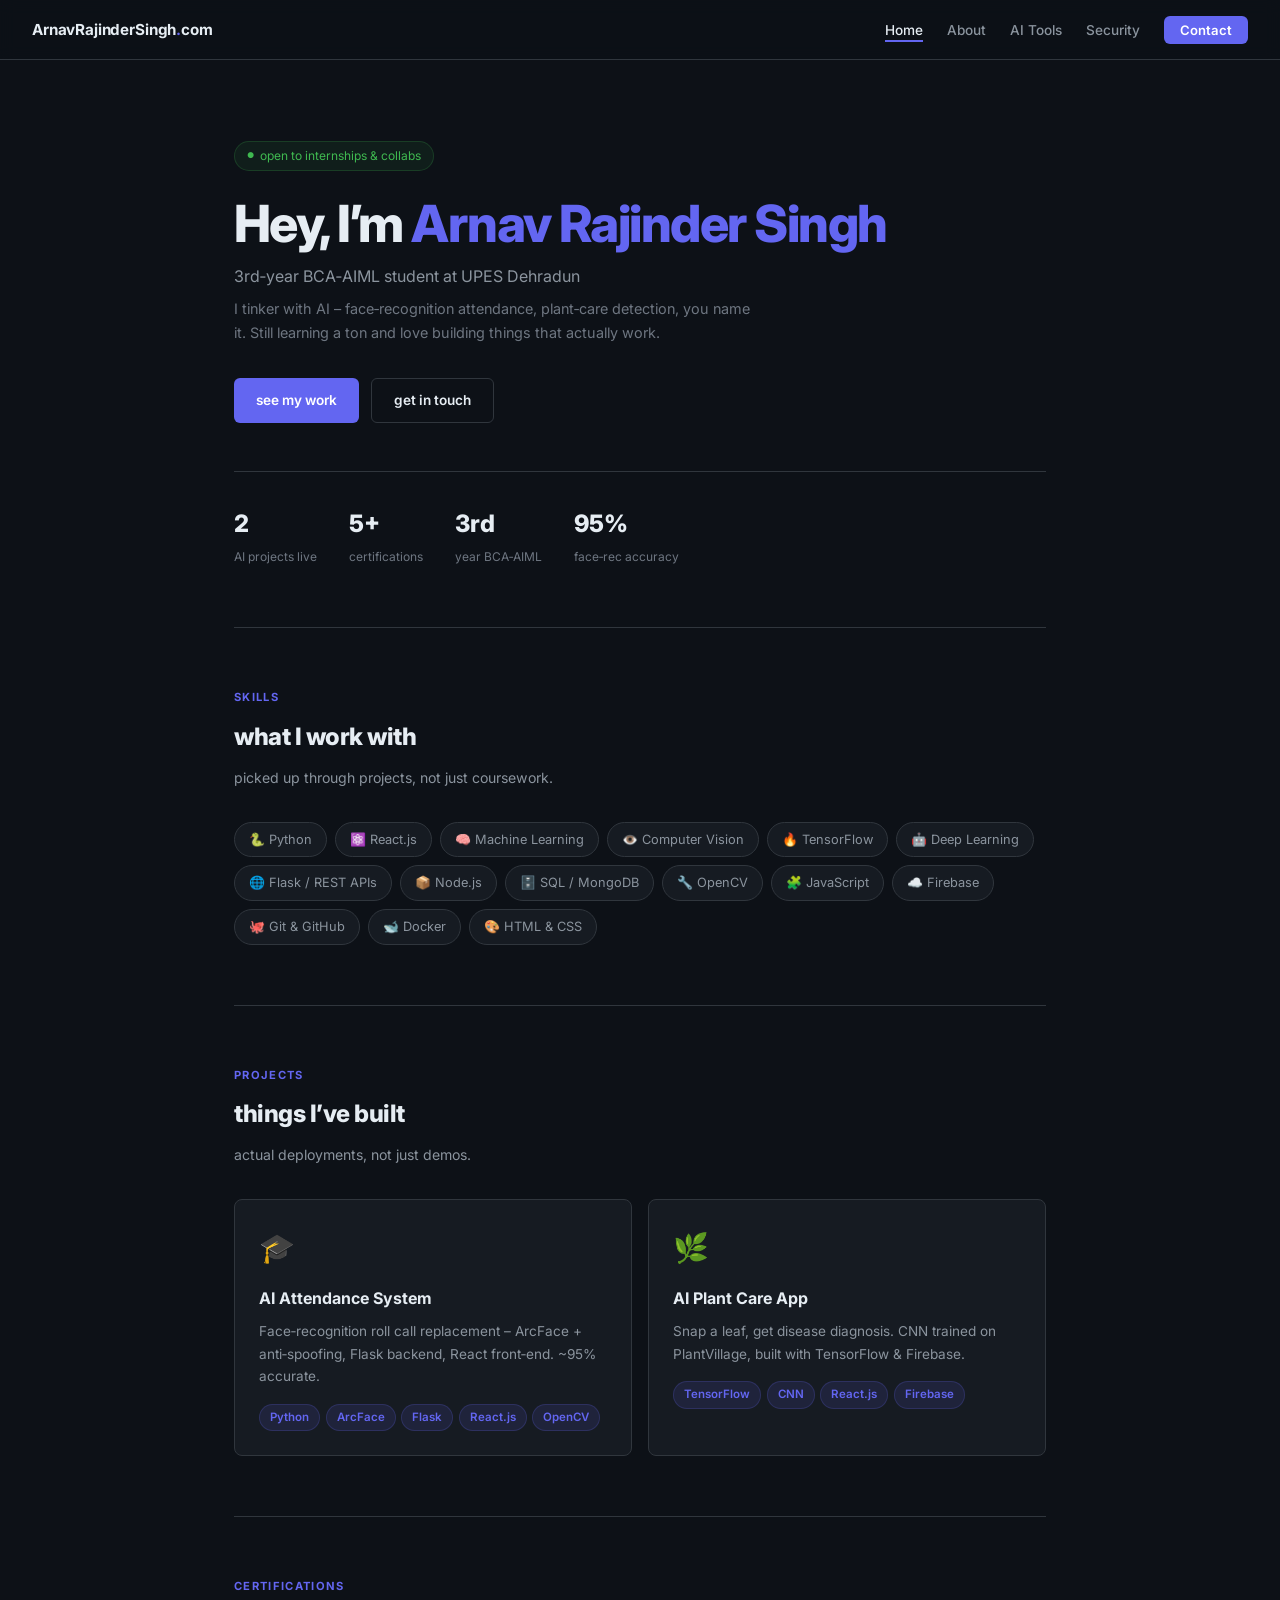
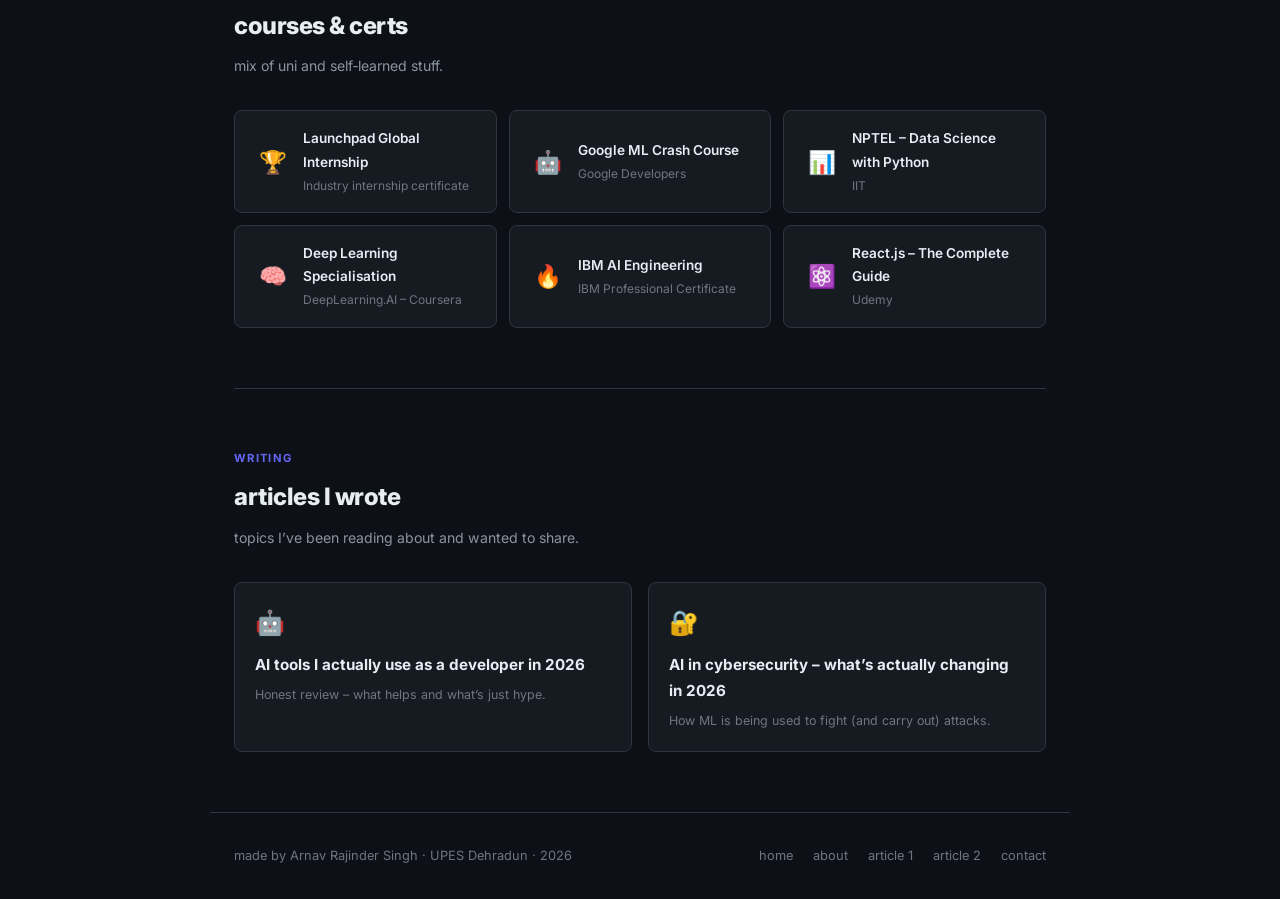
==== commit 0ae3b6a0: "Add files via upload" ====
--- a/index.html
+++ b/index.html
@@ -24,7 +24,7 @@
 <main>
   <section class="hero">
     <div class="hero-tag">open to internships &amp; collabs</div>
-    <h1>hey, I’m <span class="accent">Arnav Rajinder Singh</span></h1>
+    <h1>Hey, I’m <span class="accent">Arnav Rajinder Singh</span></h1>
     <p class="hero-sub">3rd‑year BCA‑AIML student at UPES Dehradun</p>
     <p class="hero-desc">I tinker with AI – face‑recognition attendance, plant‑care detection, you name it. Still learning a ton and love building things that actually work.</p>
     <div class="btn-row">
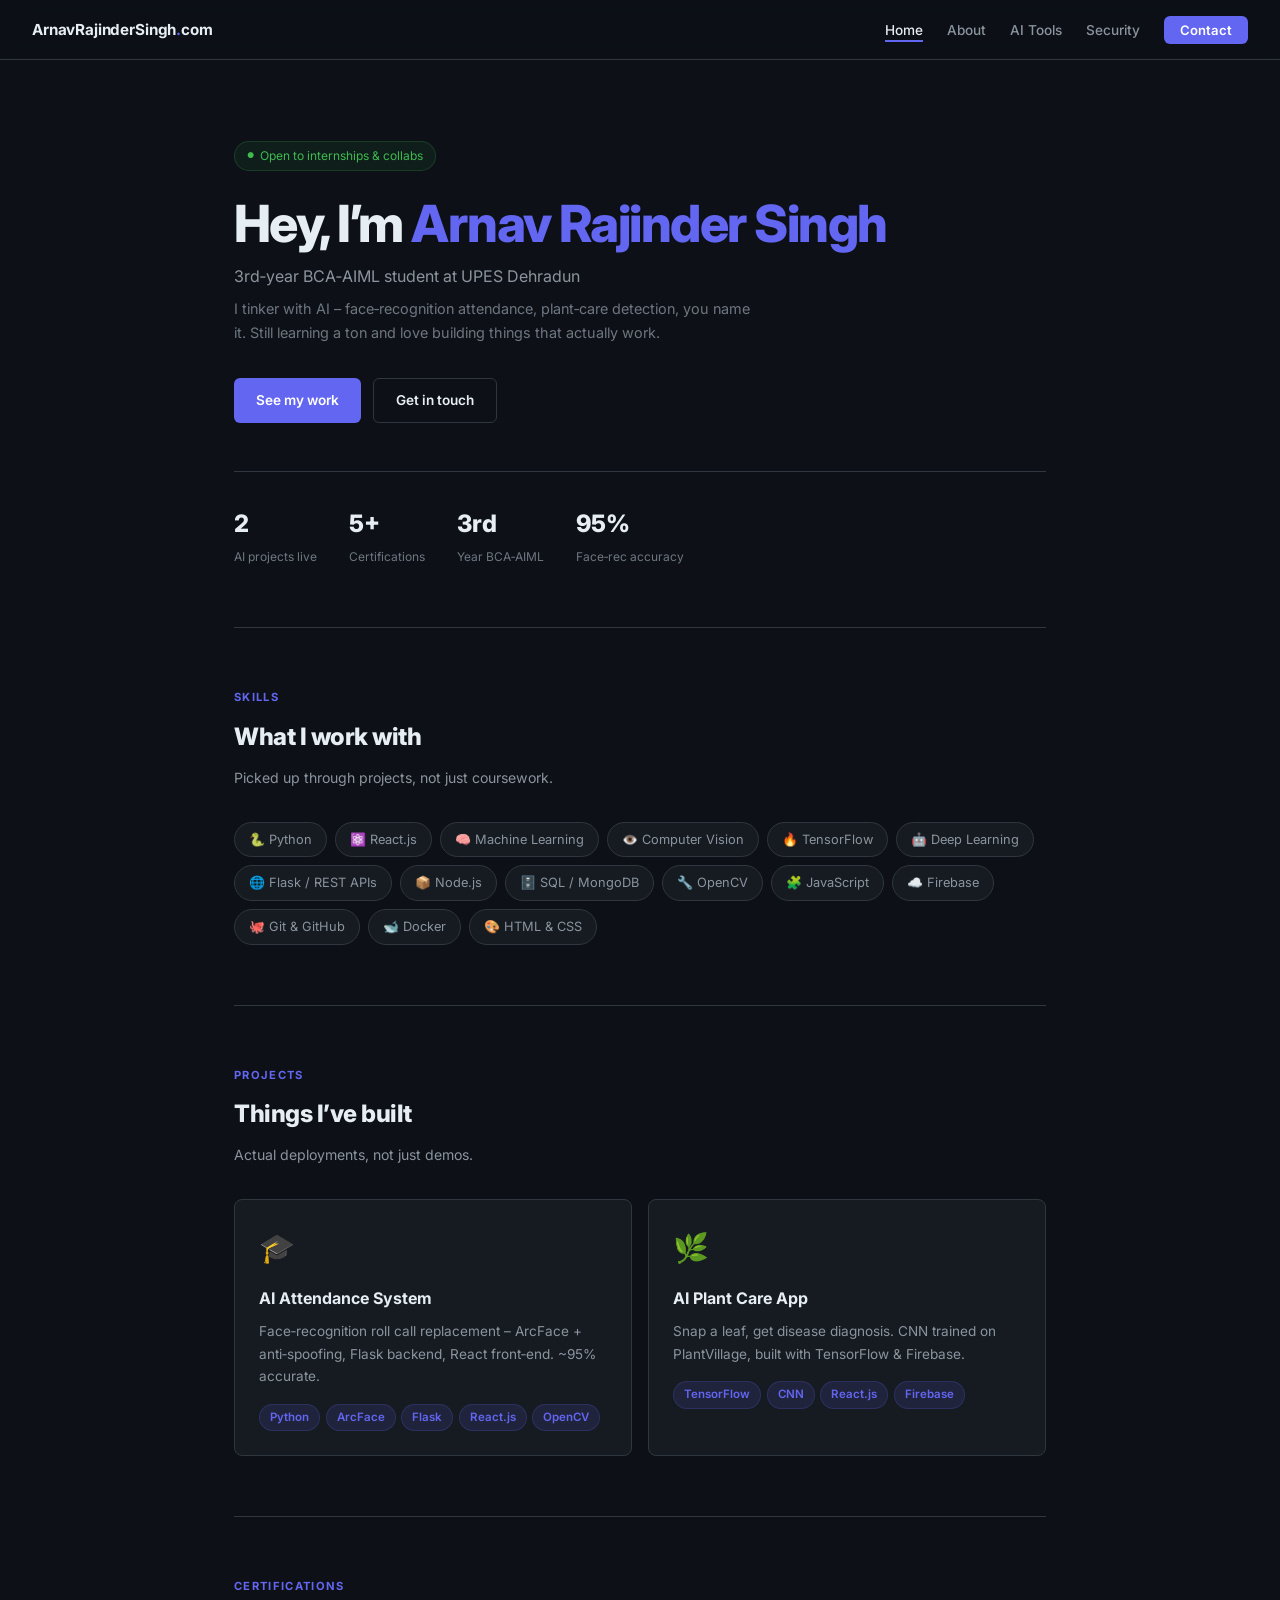
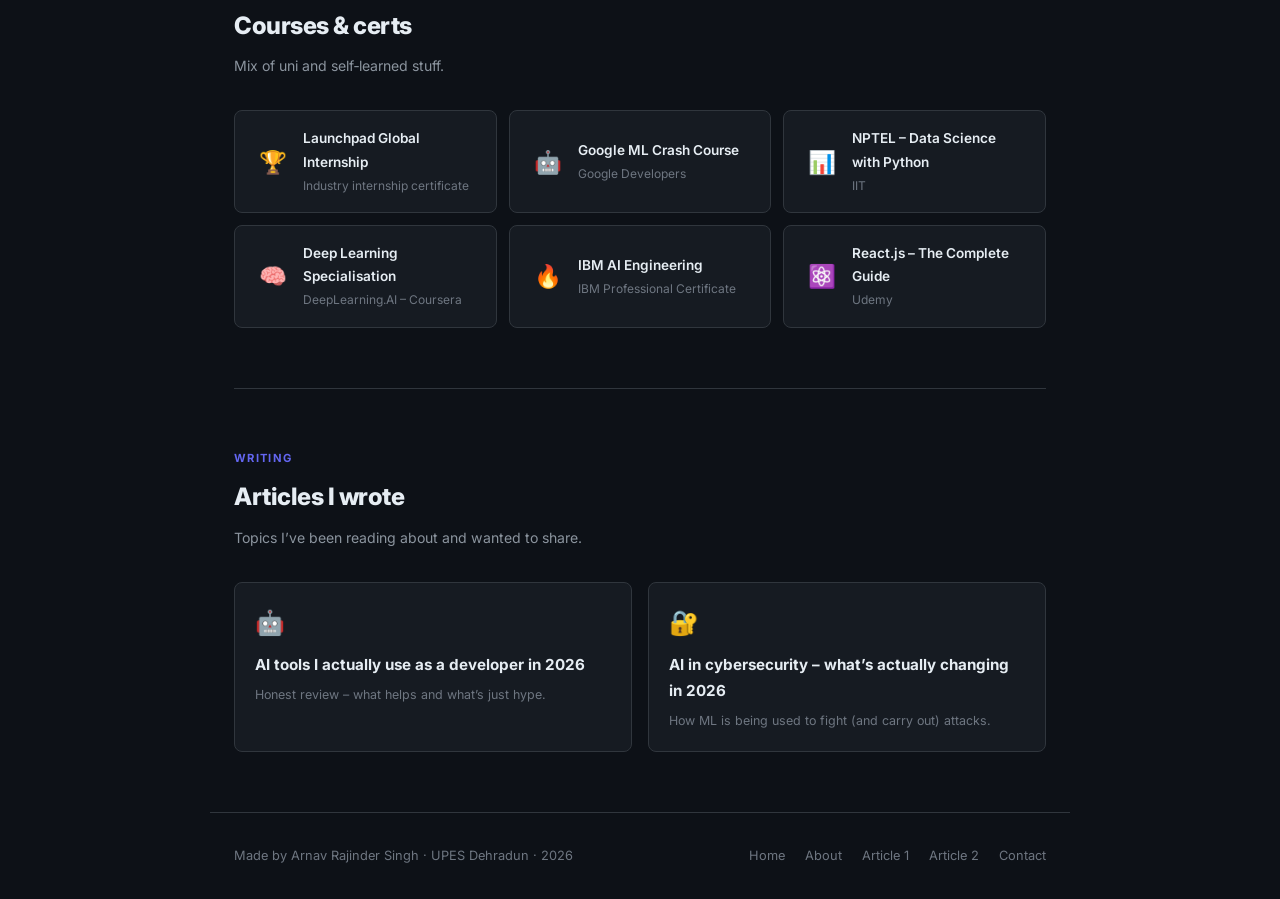
==== commit e5a9f457: "Add files via upload" ====
--- a/index.html
+++ b/index.html
@@ -23,25 +23,25 @@
 </nav>
 <main>
   <section class="hero">
-    <div class="hero-tag">open to internships &amp; collabs</div>
+    <div class="hero-tag">Open to internships &amp; collabs</div>
     <h1>Hey, I’m <span class="accent">Arnav Rajinder Singh</span></h1>
     <p class="hero-sub">3rd‑year BCA‑AIML student at UPES Dehradun</p>
     <p class="hero-desc">I tinker with AI – face‑recognition attendance, plant‑care detection, you name it. Still learning a ton and love building things that actually work.</p>
     <div class="btn-row">
-      <a href="about.html" class="btn btn-fill">see my work</a>
-      <a href="contact.html" class="btn btn-outline">get in touch</a>
+      <a href="about.html" class="btn btn-fill">See my work</a>
+      <a href="contact.html" class="btn btn-outline">Get in touch</a>
     </div>
     <div class="hero-stats">
       <div><div class="stat-num">2</div><div class="stat-lbl">AI projects live</div></div>
-      <div><div class="stat-num">5+</div><div class="stat-lbl">certifications</div></div>
-      <div><div class="stat-num">3rd</div><div class="stat-lbl">year BCA‑AIML</div></div>
-      <div><div class="stat-num">95%</div><div class="stat-lbl">face‑rec accuracy</div></div>
+      <div><div class="stat-num">5+</div><div class="stat-lbl">Certifications</div></div>
+      <div><div class="stat-num">3rd</div><div class="stat-lbl">Year BCA‑AIML</div></div>
+      <div><div class="stat-num">95%</div><div class="stat-lbl">Face‑rec accuracy</div></div>
     </div>
   </section>
   <section class="section">
-    <p class="section-tag">skills</p>
-    <h2 class="section-title">what I work with</h2>
-    <p class="section-sub">picked up through projects, not just coursework.</p>
+    <p class="section-tag">Skills</p>
+    <h2 class="section-title">What I work with</h2>
+    <p class="section-sub">Picked up through projects, not just coursework.</p>
     <div class="skills-grid">
       <span class="skill">🐍 Python</span>
       <span class="skill">⚛️ React.js</span>
@@ -61,9 +61,9 @@
     </div>
   </section>
   <section class="section">
-    <p class="section-tag">projects</p>
-    <h2 class="section-title">things I’ve built</h2>
-    <p class="section-sub">actual deployments, not just demos.</p>
+    <p class="section-tag">Projects</p>
+    <h2 class="section-title">Things I’ve built</h2>
+    <p class="section-sub">Actual deployments, not just demos.</p>
     <div class="projects">
       <div class="project-card">
         <div class="proj-icon">🎓</div>
@@ -80,9 +80,9 @@
     </div>
   </section>
   <section class="section">
-    <p class="section-tag">certifications</p>
-    <h2 class="section-title">courses & certs</h2>
-    <p class="section-sub">mix of uni and self‑learned stuff.</p>
+    <p class="section-tag">Certifications</p>
+    <h2 class="section-title">Courses & certs</h2>
+    <p class="section-sub">Mix of uni and self‑learned stuff.</p>
     <div class="certs">
       <div class="cert"><div class="cert-ico">🏆</div><div><h4>Launchpad Global Internship</h4><p>Industry internship certificate</p></div></div>
       <div class="cert"><div class="cert-ico">🤖</div><div><h4>Google ML Crash Course</h4><p>Google Developers</p></div></div>
@@ -93,9 +93,9 @@
     </div>
   </section>
   <section class="section">
-    <p class="section-tag">writing</p>
-    <h2 class="section-title">articles I wrote</h2>
-    <p class="section-sub">topics I’ve been reading about and wanted to share.</p>
+    <p class="section-tag">Writing</p>
+    <h2 class="section-title">Articles I wrote</h2>
+    <p class="section-sub">Topics I’ve been reading about and wanted to share.</p>
     <div class="articles-grid">
       <a href="article-1.html" class="article-cta">
         <div style="font-size:1.5rem;margin-bottom:.5rem">🤖</div>
@@ -111,9 +111,9 @@
   </section>
 </main>
 <footer>
-  <p>made by Arnav Rajinder Singh · UPES Dehradun · 2026</p>
+  <p>Made by Arnav Rajinder Singh · UPES Dehradun · 2026</p>
   <div class="footer-links">
-    <a href="index.html">home</a><a href="about.html">about</a><a href="article-1.html">article 1</a><a href="article-2.html">article 2</a><a href="contact.html">contact</a>
+    <a href="index.html">Home</a><a href="about.html">About</a><a href="article-1.html">Article 1</a><a href="article-2.html">Article 2</a><a href="contact.html">Contact</a>
   </div>
 </footer>
 <script src="main.js"></script>
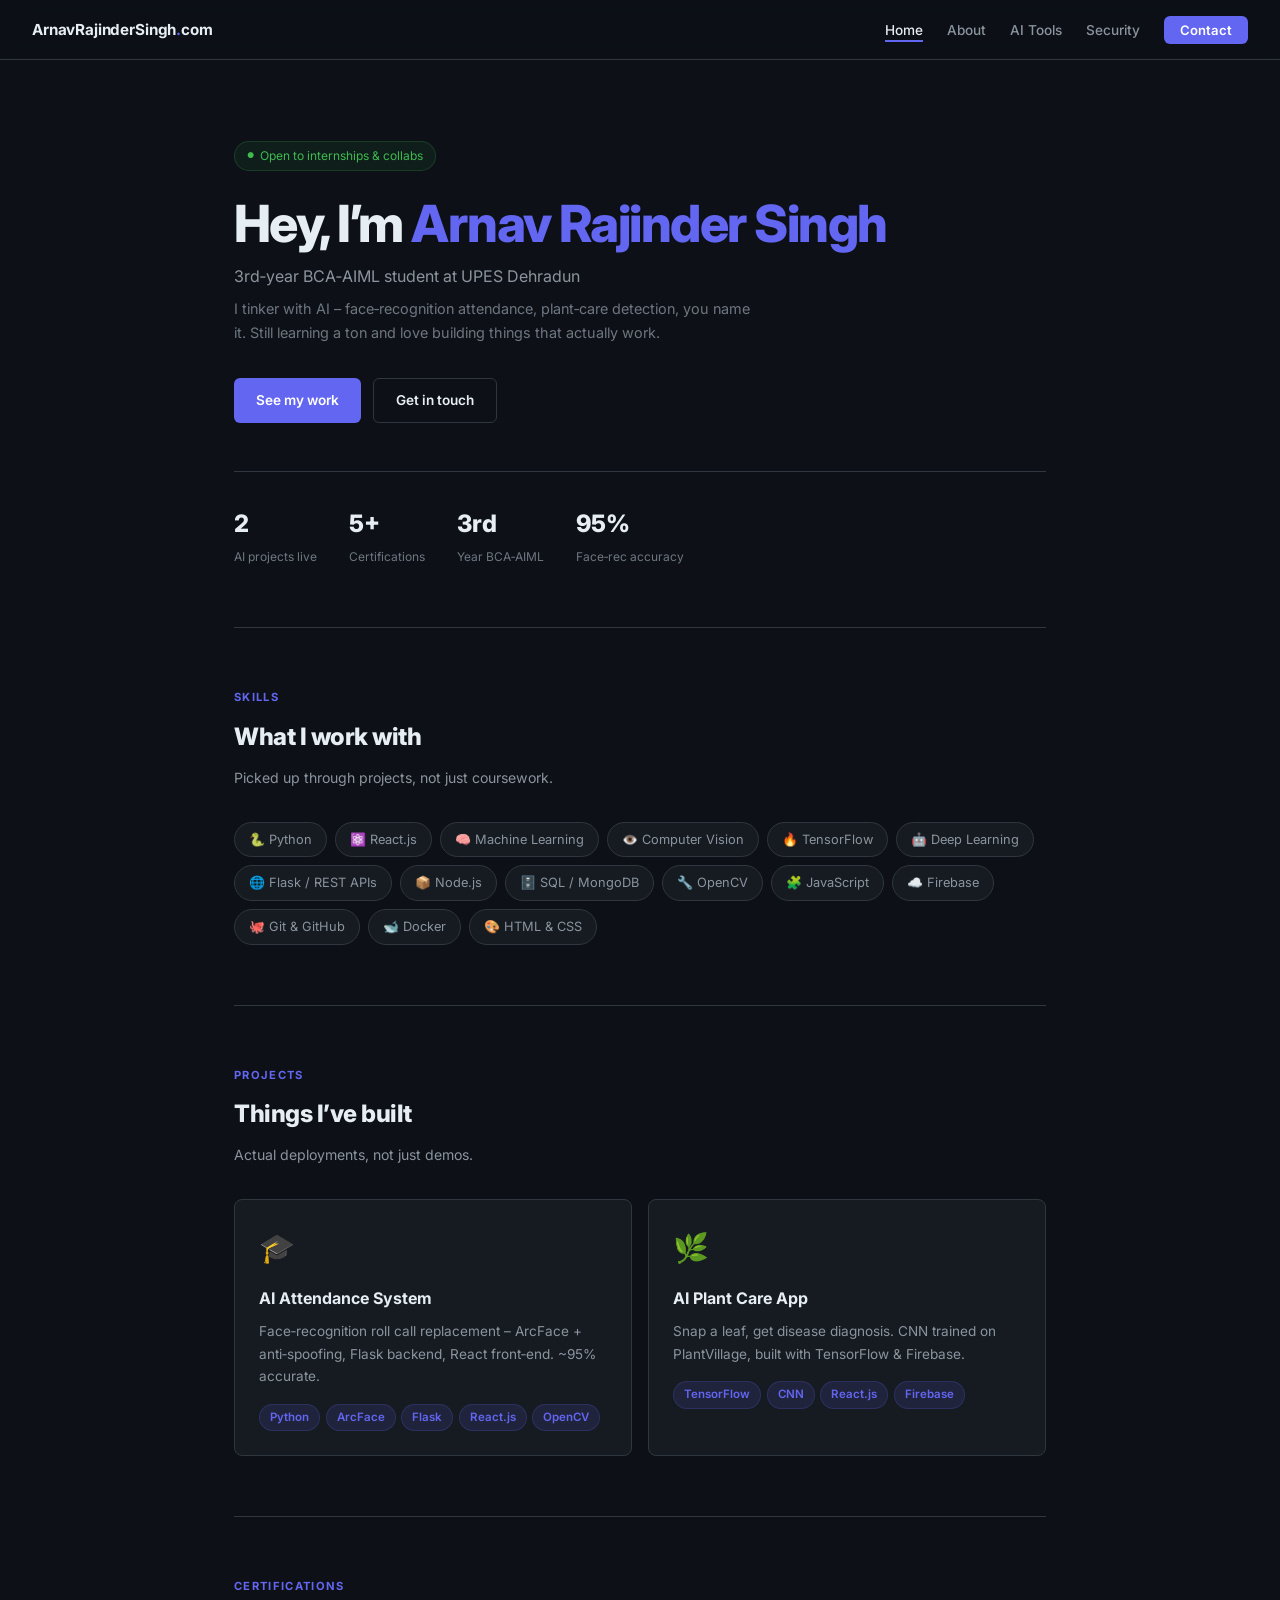
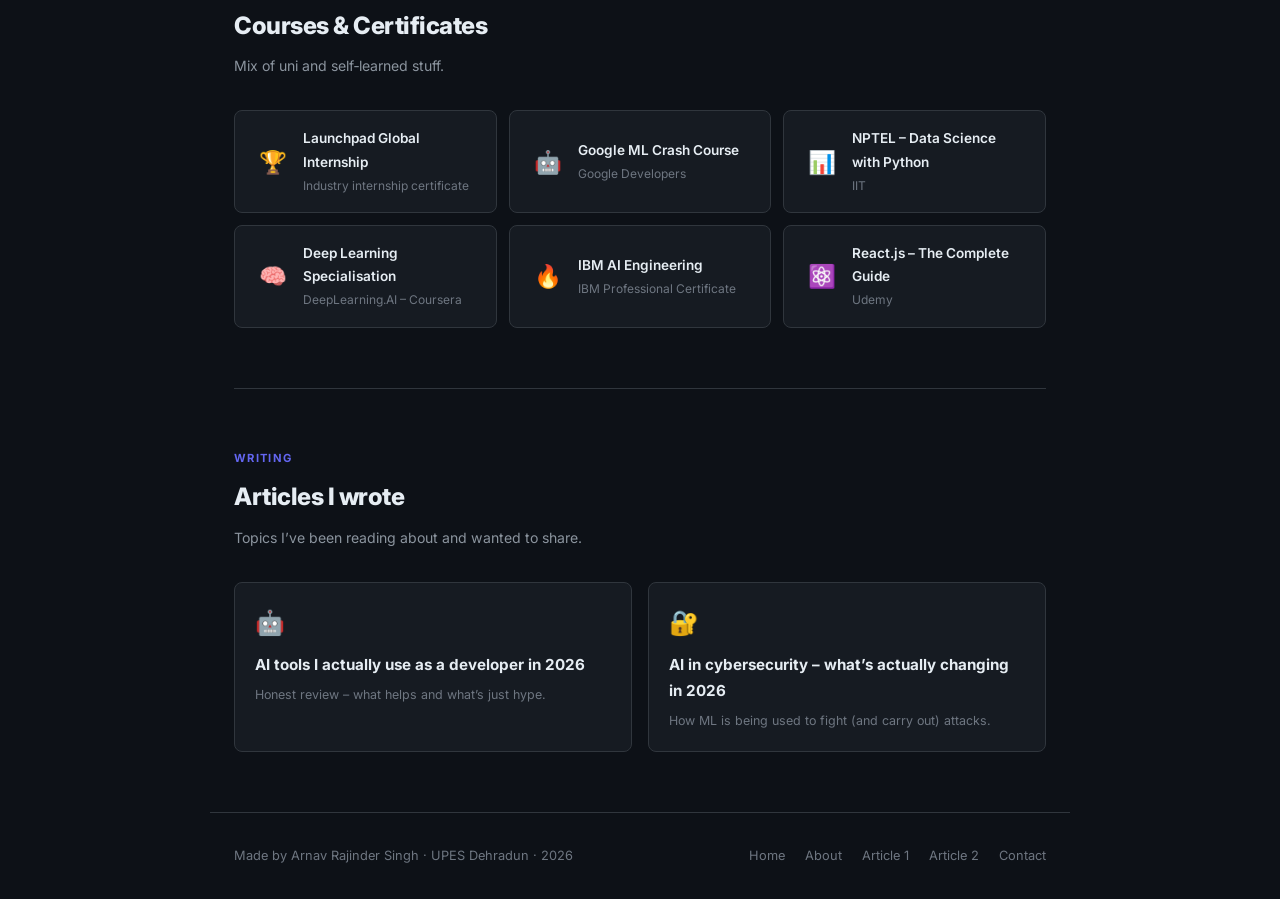
==== commit f7dafed4: "Add files via upload" ====
--- a/index.html
+++ b/index.html
@@ -81,7 +81,7 @@
   </section>
   <section class="section">
     <p class="section-tag">Certifications</p>
-    <h2 class="section-title">Courses & certs</h2>
+    <h2 class="section-title">Courses &amp; Certificates</h2>
     <p class="section-sub">Mix of uni and self‑learned stuff.</p>
     <div class="certs">
       <div class="cert"><div class="cert-ico">🏆</div><div><h4>Launchpad Global Internship</h4><p>Industry internship certificate</p></div></div>
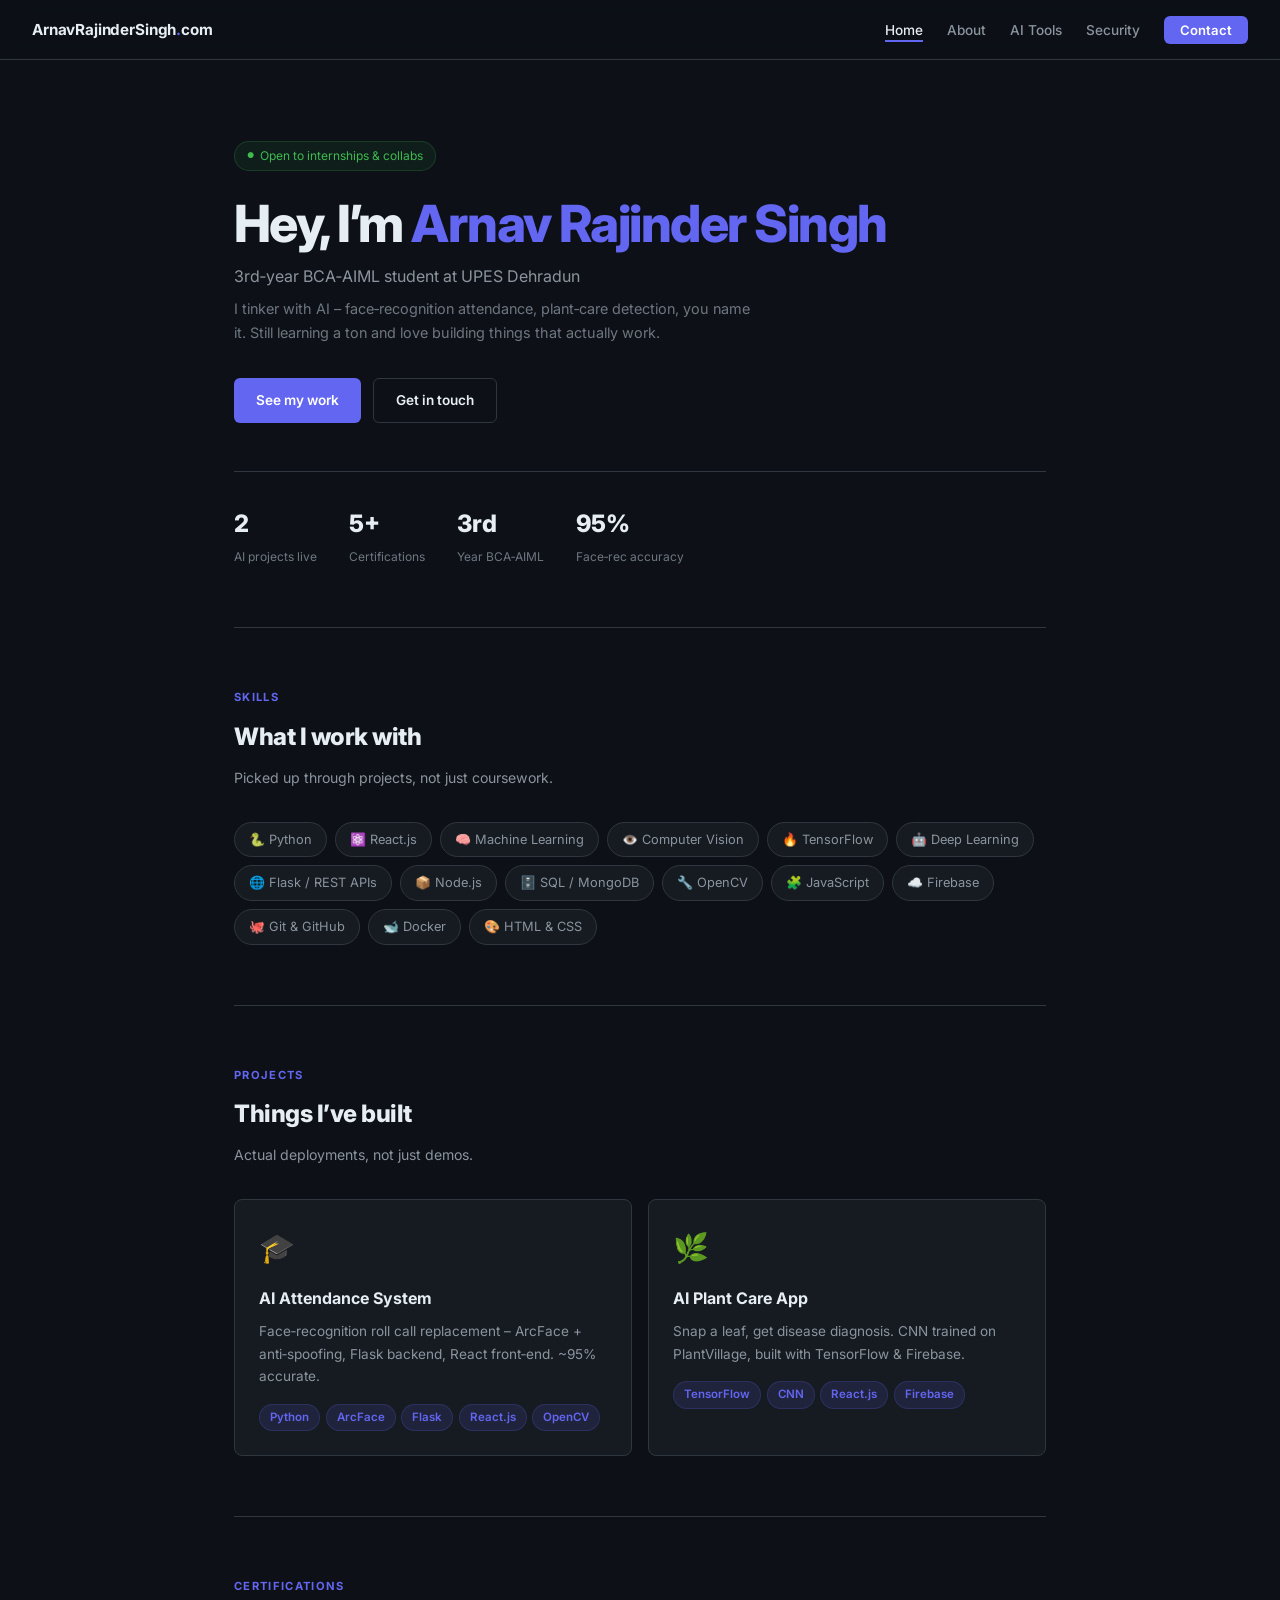
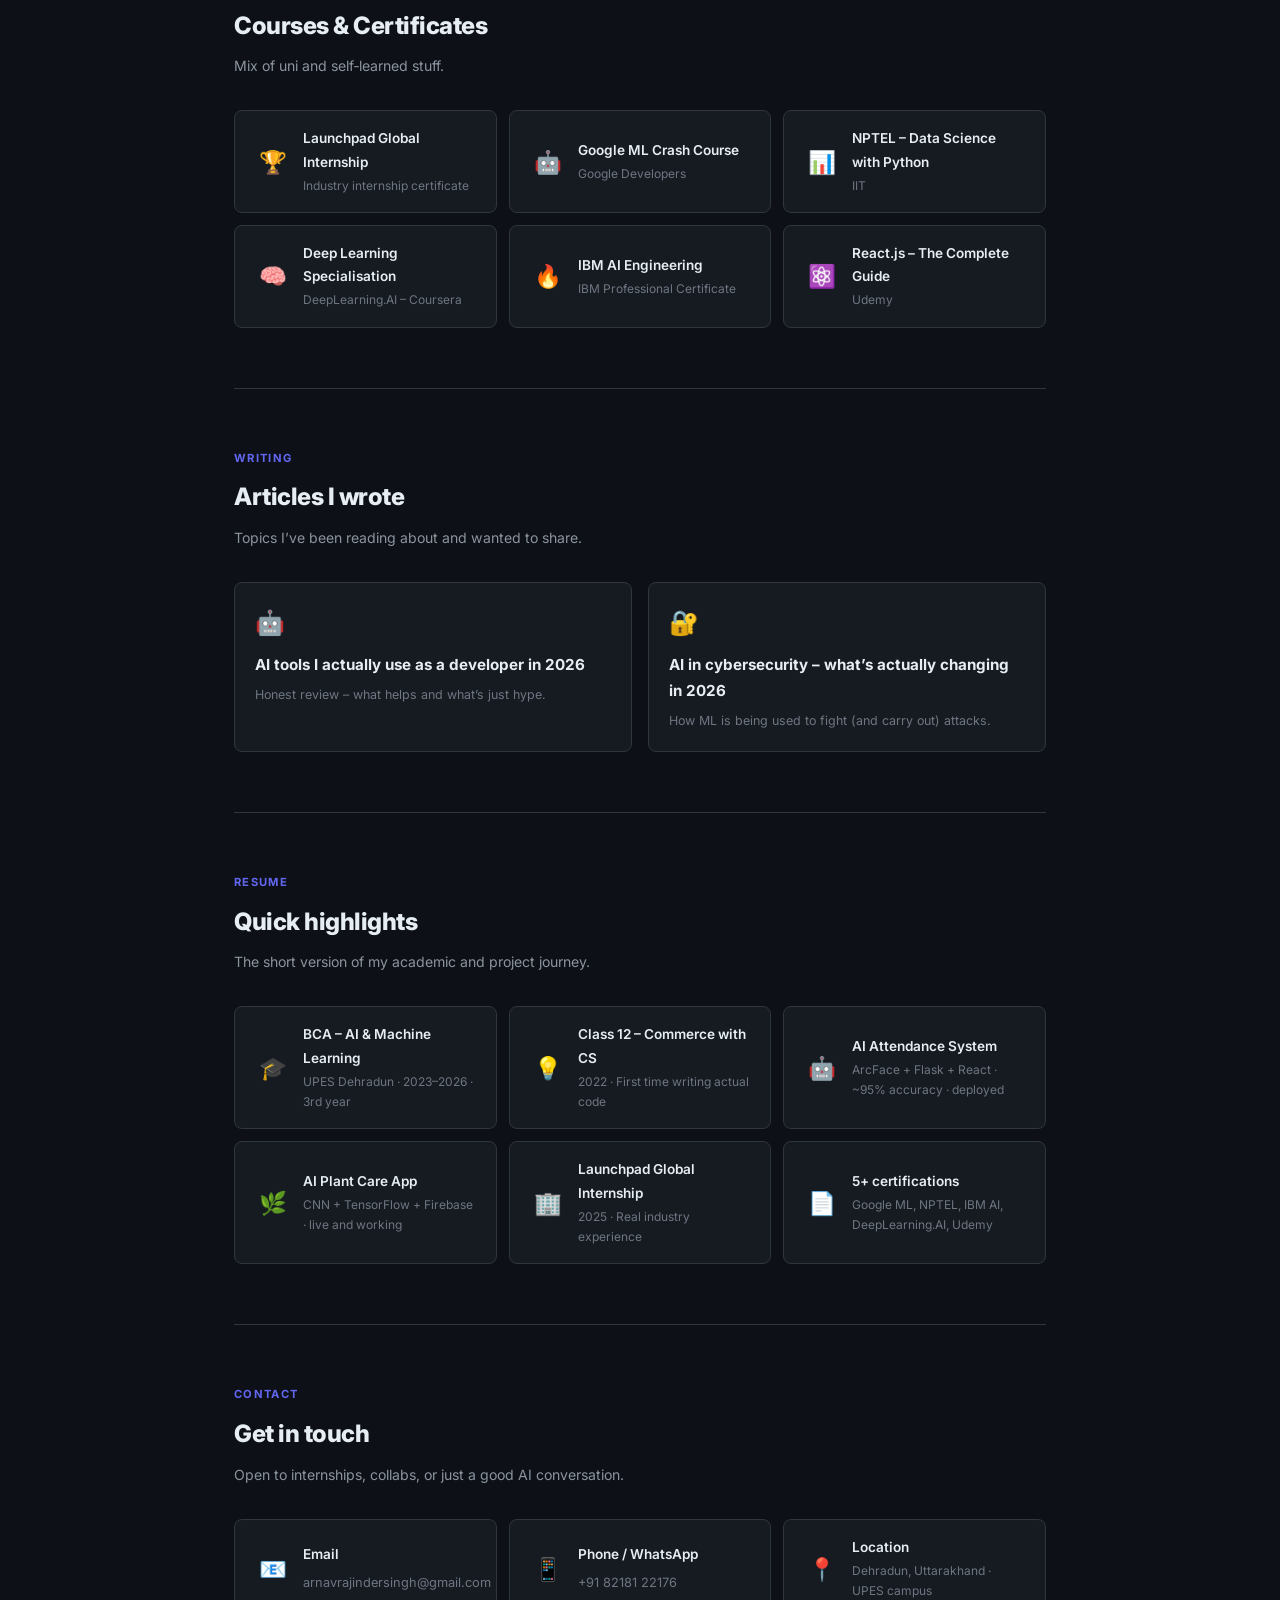
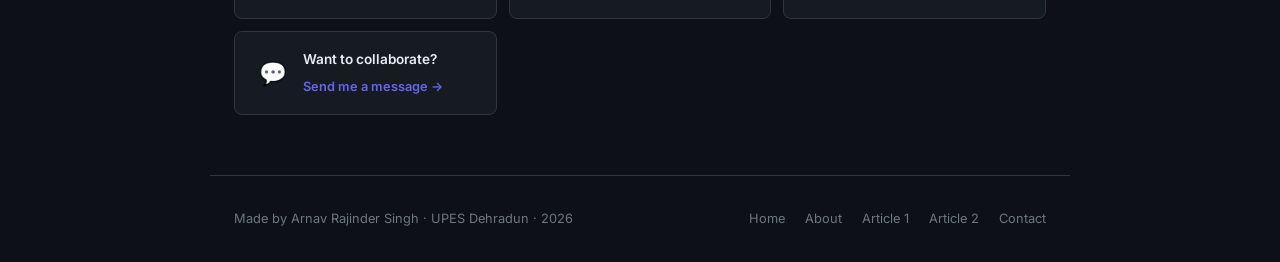
==== commit 1dc44fa9: "Add files via upload" ====
--- a/index.html
+++ b/index.html
@@ -109,6 +109,32 @@
       </a>
     </div>
   </section>
+
+  <section class="section">
+    <p class="section-tag">Resume</p>
+    <h2 class="section-title">Quick highlights</h2>
+    <p class="section-sub">The short version of my academic and project journey.</p>
+    <div class="certs">
+      <div class="cert"><div class="cert-ico">🎓</div><div><h4>BCA – AI &amp; Machine Learning</h4><p>UPES Dehradun · 2023–2026 · 3rd year</p></div></div>
+      <div class="cert"><div class="cert-ico">💡</div><div><h4>Class 12 – Commerce with CS</h4><p>2022 · First time writing actual code</p></div></div>
+      <div class="cert"><div class="cert-ico">🤖</div><div><h4>AI Attendance System</h4><p>ArcFace + Flask + React · ~95% accuracy · deployed</p></div></div>
+      <div class="cert"><div class="cert-ico">🌿</div><div><h4>AI Plant Care App</h4><p>CNN + TensorFlow + Firebase · live and working</p></div></div>
+      <div class="cert"><div class="cert-ico">🏢</div><div><h4>Launchpad Global Internship</h4><p>2025 · Real industry experience</p></div></div>
+      <div class="cert"><div class="cert-ico">📄</div><div><h4>5+ certifications</h4><p>Google ML, NPTEL, IBM AI, DeepLearning.AI, Udemy</p></div></div>
+    </div>
+  </section>
+
+  <section class="section">
+    <p class="section-tag">Contact</p>
+    <h2 class="section-title">Get in touch</h2>
+    <p class="section-sub">Open to internships, collabs, or just a good AI conversation.</p>
+    <div class="certs">
+      <div class="cert"><div class="cert-ico">📧</div><div><h4>Email</h4><a href="mailto:arnavrajindersingh@gmail.com" style="color:var(--t3);font-size:.8rem;text-decoration:none">arnavrajindersingh@gmail.com</a></div></div>
+      <div class="cert"><div class="cert-ico">📱</div><div><h4>Phone / WhatsApp</h4><a href="tel:+918218122176" style="color:var(--t3);font-size:.8rem;text-decoration:none">+91 82181 22176</a></div></div>
+      <div class="cert"><div class="cert-ico">📍</div><div><h4>Location</h4><p>Dehradun, Uttarakhand · UPES campus</p></div></div>
+      <div class="cert"><div class="cert-ico">💬</div><div><h4>Want to collaborate?</h4><a href="contact.html" style="color:var(--accent);font-size:.8rem;text-decoration:none;font-weight:600">Send me a message →</a></div></div>
+    </div>
+  </section>
 </main>
 <footer>
   <p>Made by Arnav Rajinder Singh · UPES Dehradun · 2026</p>
